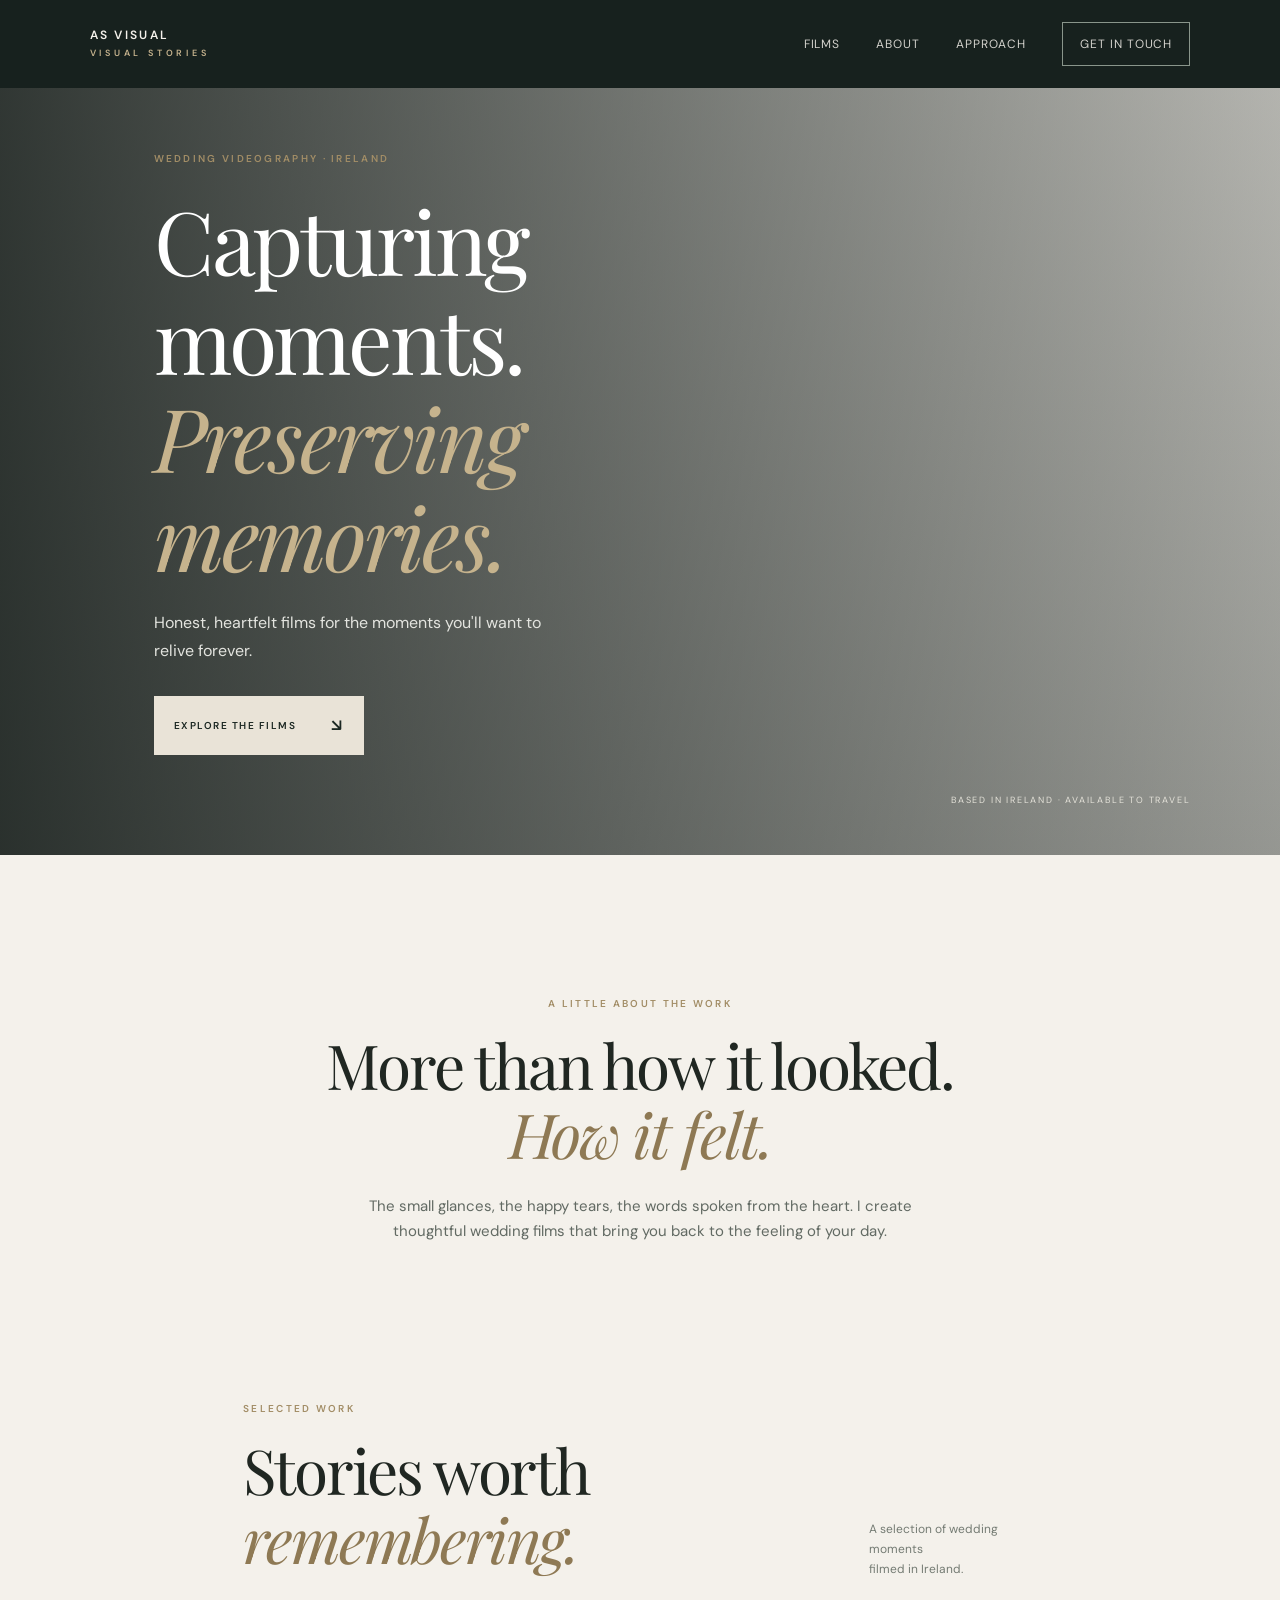
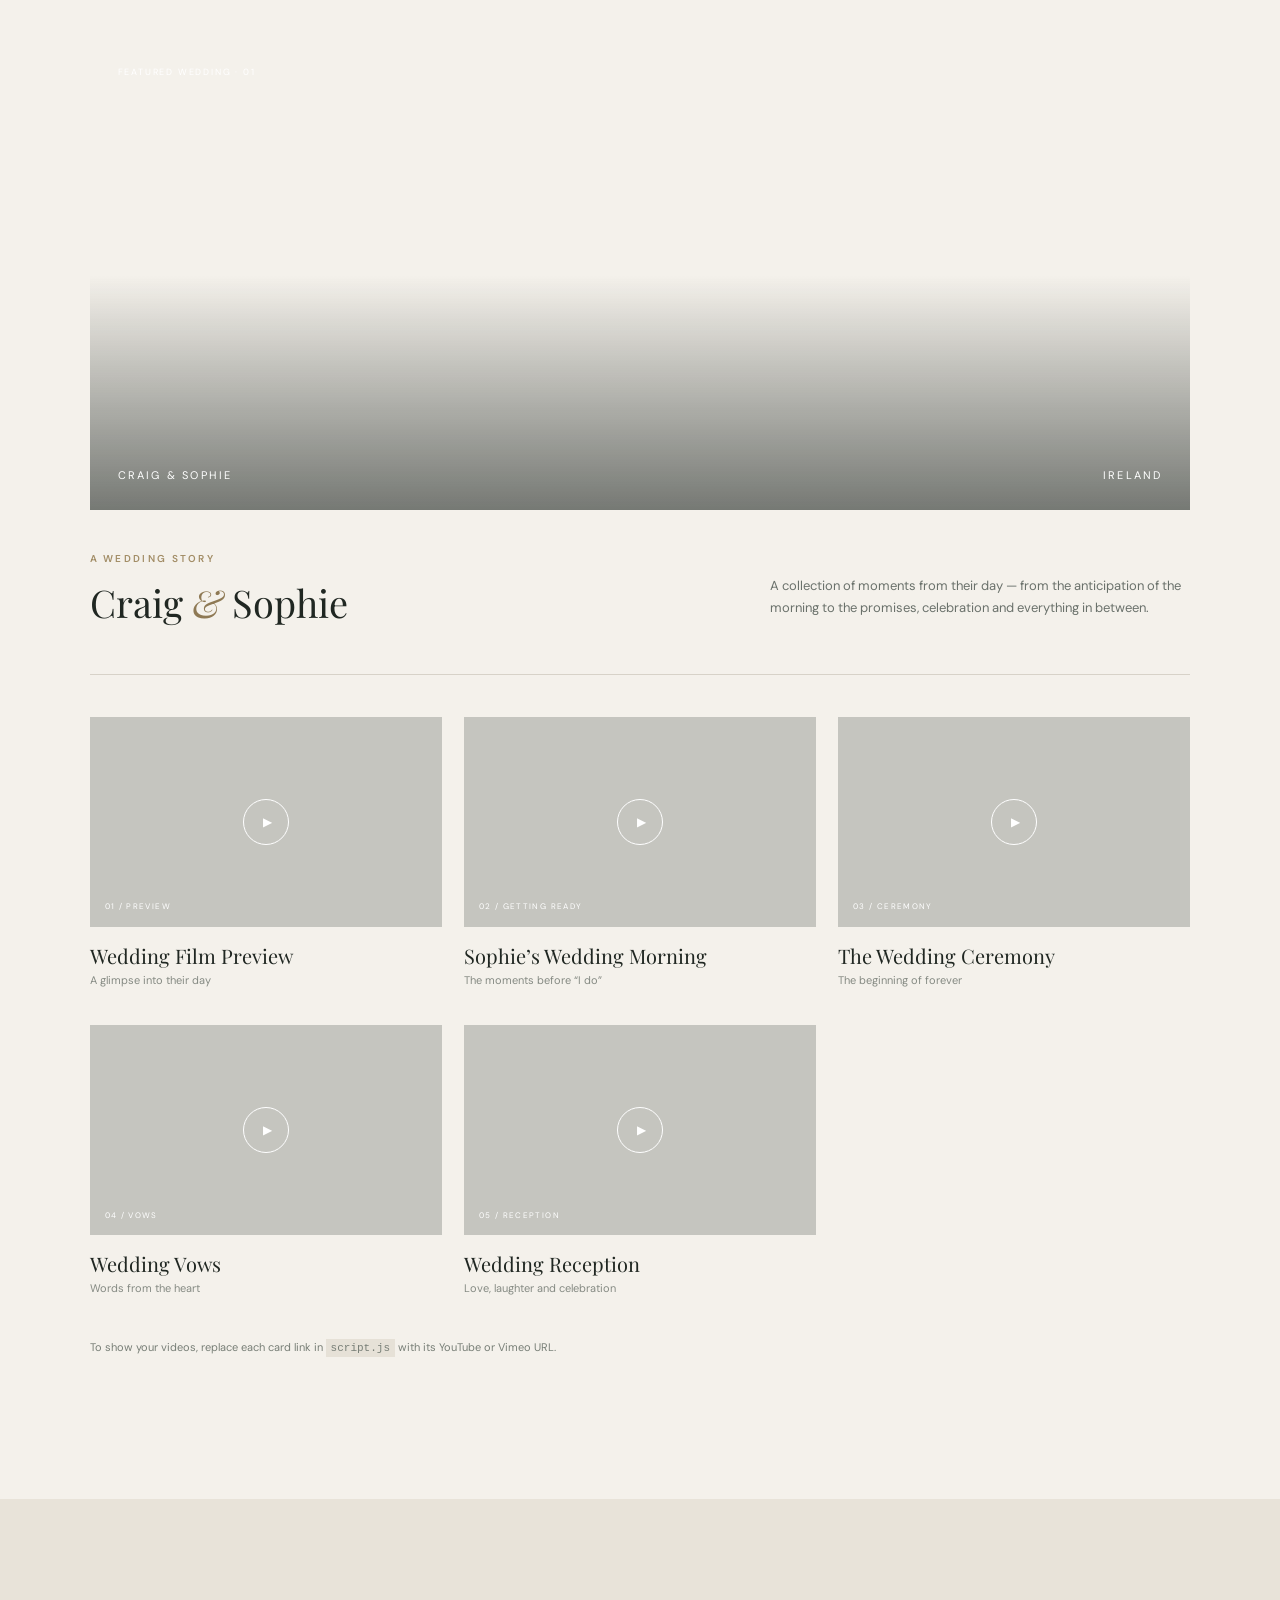
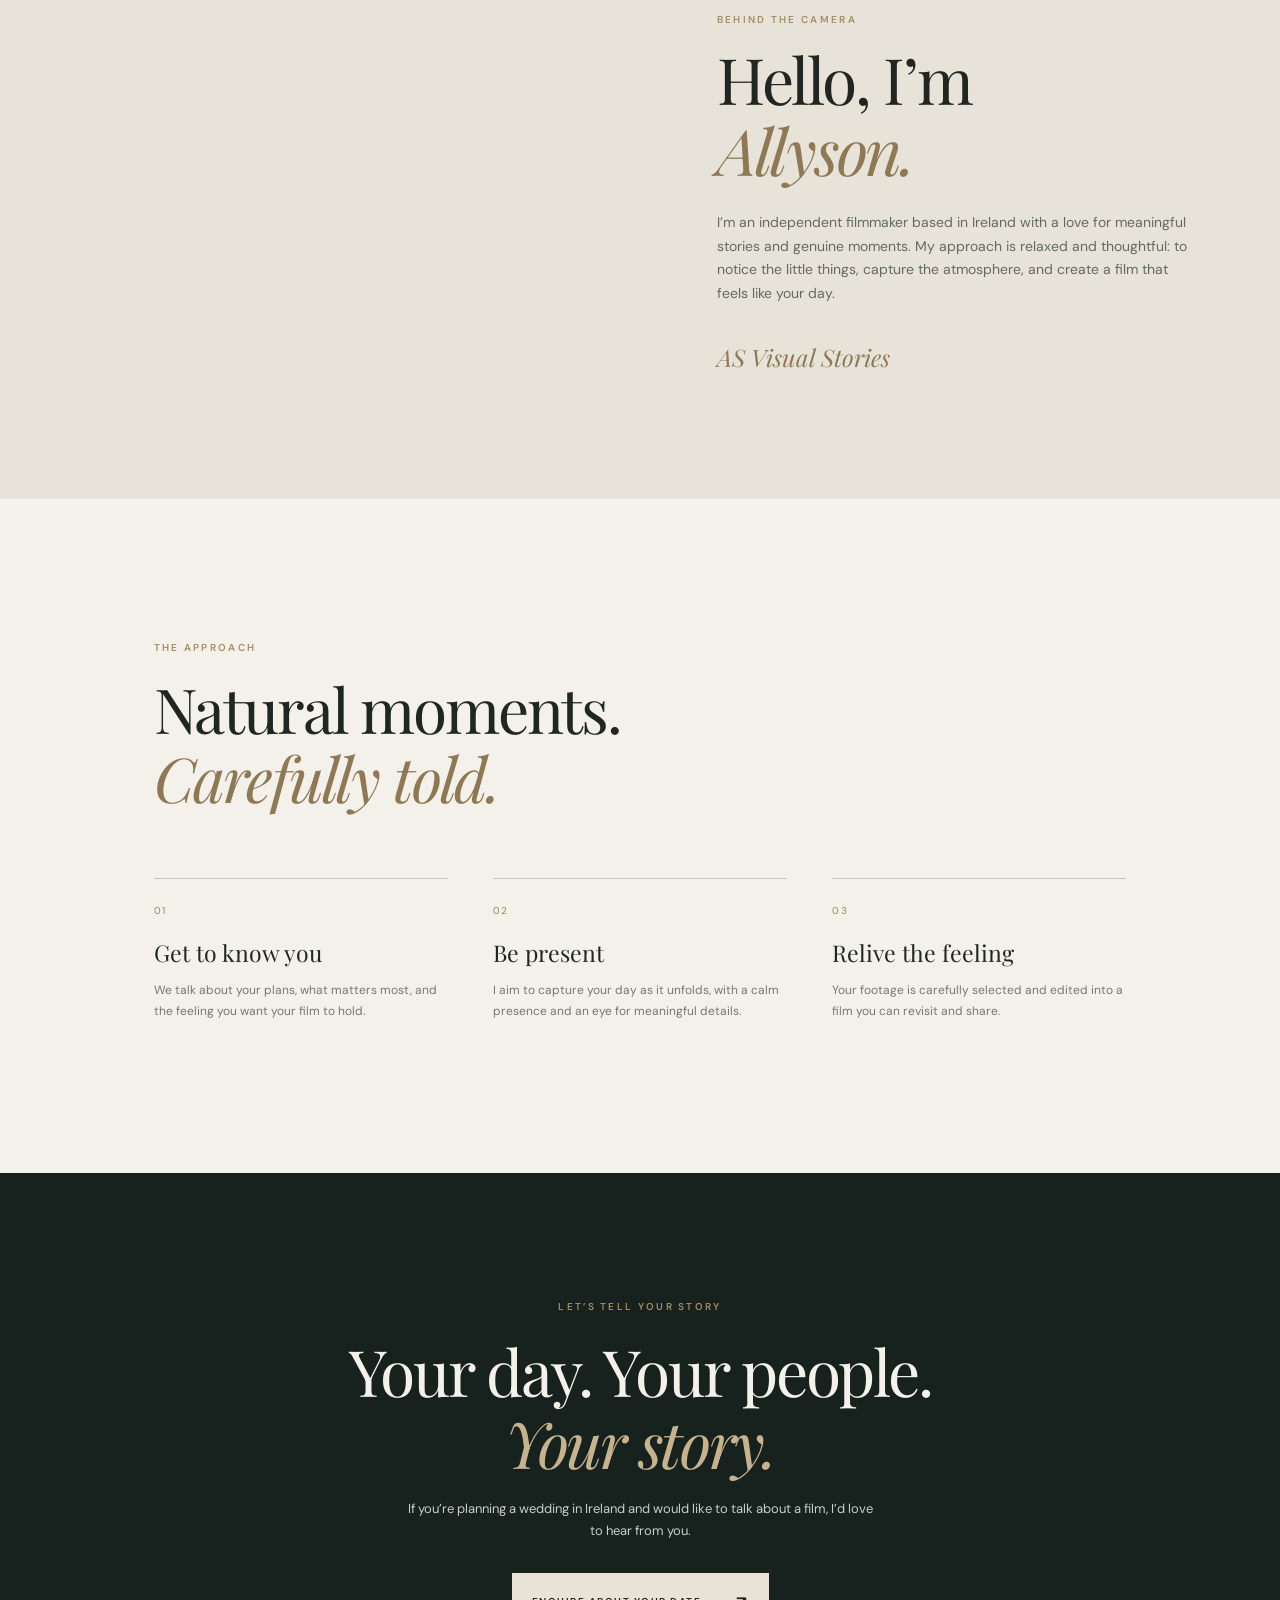
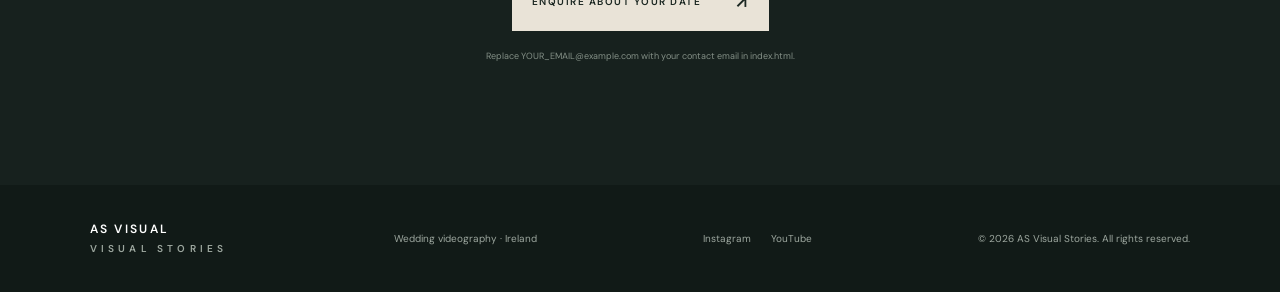
==== index.html @ 300216c5 "teste" ====
<!doctype html>
<html lang="en">
<head>
  <meta charset="utf-8">
  <meta name="viewport" content="width=device-width, initial-scale=1">
  <meta name="theme-color" content="#17211e">
  <meta name="description" content="Wedding films by AS Visual Stories. Cinematic wedding videography in Ireland.">
  <title>AS Visual Stories | Wedding Videography in Ireland</title>
  <link rel="preconnect" href="https://fonts.googleapis.com">
  <link rel="preconnect" href="https://fonts.gstatic.com" crossorigin>
  <link href="https://fonts.googleapis.com/css2?family=DM+Sans:wght@400;500;600&family=Playfair+Display:wght@400;500;600&display=swap" rel="stylesheet">
  <link rel="stylesheet" href="styles.css">
</head>
<body>
  <header class="site-header">
    <a class="wordmark" href="#top" aria-label="AS Visual Stories home">
      <span>AS VISUAL</span><small>VISUAL STORIES</small>
    </a>
    <button class="menu-toggle" aria-label="Open navigation" aria-expanded="false">☰</button>
    <nav class="nav">
      <a href="#films">Films</a><a href="#about">About</a><a href="#approach">Approach</a><a class="nav-cta" href="#contact">Get in touch</a>
    </nav>
  </header>

  <main id="top">
    <section class="hero">
      <div class="hero-shade"></div>
      <div class="hero-content">
        <p class="eyebrow">WEDDING VIDEOGRAPHY · IRELAND</p>
        <h1>Capturing moments.<br><em>Preserving memories.</em></h1>
        <p class="hero-copy">Honest, heartfelt films for the moments you'll want to relive forever.</p>
        <a class="button button-light" href="#films">Explore the films <span>↘</span></a>
      </div>
      <p class="hero-note">BASED IN IRELAND · AVAILABLE TO TRAVEL</p>
    </section>

    <section class="intro section-wrap">
      <p class="eyebrow">A LITTLE ABOUT THE WORK</p>
      <h2>More than how it looked.<br><em>How it felt.</em></h2>
      <p class="intro-text">The small glances, the happy tears, the words spoken from the heart. I create thoughtful wedding films that bring you back to the feeling of your day.</p>
    </section>

    <section id="films" class="films-section">
      <div class="section-heading section-wrap">
        <div><p class="eyebrow">SELECTED WORK</p><h2>Stories worth <em>remembering.</em></h2></div>
        <p class="section-side-note">A selection of wedding moments<br>filmed in Ireland.</p>
      </div>

      <article class="wedding-feature">
        <div class="feature-image">
          <div class="image-label">FEATURED WEDDING · 01</div>
          <div class="feature-caption"><span>CRAIG & SOPHIE</span><span>IRELAND</span></div>
        </div>
        <div class="feature-details">
          <div><p class="eyebrow">A WEDDING STORY</p><h3>Craig <em>&</em> Sophie</h3></div>
          <p>A collection of moments from their day — from the anticipation of the morning to the promises, celebration and everything in between.</p>
        </div>
        <div class="film-grid">
          <a class="film-card" href="#contact" data-video="preview">
            <div class="film-thumb thumb-one"><span class="play">▶</span><small>01 / PREVIEW</small></div>
            <h4>Wedding Film Preview</h4><p>A glimpse into their day</p>
          </a>
          <a class="film-card" href="#contact" data-video="getting-ready">
            <div class="film-thumb thumb-two"><span class="play">▶</span><small>02 / GETTING READY</small></div>
            <h4>Sophie’s Wedding Morning</h4><p>The moments before “I do”</p>
          </a>
          <a class="film-card" href="#contact" data-video="ceremony">
            <div class="film-thumb thumb-three"><span class="play">▶</span><small>03 / CEREMONY</small></div>
            <h4>The Wedding Ceremony</h4><p>The beginning of forever</p>
          </a>
          <a class="film-card" href="#contact" data-video="vows">
            <div class="film-thumb thumb-four"><span class="play">▶</span><small>04 / VOWS</small></div>
            <h4>Wedding Vows</h4><p>Words from the heart</p>
          </a>
          <a class="film-card" href="#contact" data-video="reception">
            <div class="film-thumb thumb-five"><span class="play">▶</span><small>05 / RECEPTION</small></div>
            <h4>Wedding Reception</h4><p>Love, laughter and celebration</p>
          </a>
        </div>
        <p class="edit-note">To show your videos, replace each card link in <code>script.js</code> with its YouTube or Vimeo URL.</p>
      </article>
    </section>

    <section id="about" class="about-section">
      <div class="about-image" role="img" aria-label="Cinematic wedding detail placeholder"></div>
      <div class="about-copy">
        <p class="eyebrow">BEHIND THE CAMERA</p>
        <h2>Hello, I’m<br><em>Allyson.</em></h2>
        <p>I’m an independent filmmaker based in Ireland with a love for meaningful stories and genuine moments. My approach is relaxed and thoughtful: to notice the little things, capture the atmosphere, and create a film that feels like your day.</p>
        <p class="signature">AS Visual Stories</p>
      </div>
    </section>

    <section id="approach" class="approach-section section-wrap">
      <p class="eyebrow">THE APPROACH</p>
      <h2>Natural moments.<br><em>Carefully told.</em></h2>
      <div class="approach-grid">
        <div><span>01</span><h3>Get to know you</h3><p>We talk about your plans, what matters most, and the feeling you want your film to hold.</p></div>
        <div><span>02</span><h3>Be present</h3><p>I aim to capture your day as it unfolds, with a calm presence and an eye for meaningful details.</p></div>
        <div><span>03</span><h3>Relive the feeling</h3><p>Your footage is carefully selected and edited into a film you can revisit and share.</p></div>
      </div>
    </section>

    <section id="contact" class="contact-section">
      <p class="eyebrow">LET’S TELL YOUR STORY</p>
      <h2>Your day. Your people.<br><em>Your story.</em></h2>
      <p>If you’re planning a wedding in Ireland and would like to talk about a film, I’d love to hear from you.</p>
      <a class="button button-light" href="mailto:YOUR_EMAIL@example.com?subject=Wedding%20videography%20enquiry">Enquire about your date <span>↗</span></a>
      <small class="contact-hint">Replace YOUR_EMAIL@example.com with your contact email in index.html.</small>
    </section>
  </main>

  <footer class="footer">
    <a class="wordmark" href="#top"><span>AS VISUAL</span><small>VISUAL STORIES</small></a>
    <p>Wedding videography · Ireland</p>
    <div class="social-links"><a href="#" aria-label="Instagram link">Instagram</a><a href="#" aria-label="YouTube link">YouTube</a></div>
    <small>© <span id="year"></span> AS Visual Stories. All rights reserved.</small>
  </footer>
  <script src="script.js"></script>
</body>
</html>
---- styles.css ----
*{box-sizing:border-box}html{scroll-behavior:smooth}body{margin:0;background:#f4f1eb;color:#202722;font-family:"DM Sans",sans-serif;font-size:15px;line-height:1.7}a{color:inherit;text-decoration:none}.site-header{height:88px;padding:0 7vw;display:flex;align-items:center;justify-content:space-between;background:#17211e;color:#f4f1eb;position:absolute;top:0;left:0;right:0;z-index:5}.wordmark{display:flex;flex-direction:column;line-height:1.1;letter-spacing:.19em;font-size:12px;font-weight:600}.wordmark small{font-size:9px;letter-spacing:.42em;margin-top:7px;color:#c5b28d}.nav{display:flex;align-items:center;gap:36px;font-size:12px;letter-spacing:.08em;text-transform:uppercase}.nav a{opacity:.85}.nav a:hover{opacity:1;color:#d5c39e}.nav-cta{border:1px solid #9eaa9e;padding:11px 17px}.menu-toggle{display:none;background:none;border:0;color:white;font-size:24px}.hero{min-height:760px;height:95vh;max-height:960px;position:relative;display:flex;align-items:center;padding:120px 12vw 80px;color:#fff;background:linear-gradient(90deg,rgba(12,20,17,.82),rgba(12,20,17,.18)),linear-gradient(0deg,rgba(12,20,17,.28),rgba(12,20,17,.1)),url('https://images.unsplash.com/photo-1519741497674-611481863552?auto=format&fit=crop&w=2200&q=85') center 48%/cover}.hero-content{position:relative;max-width:700px}.eyebrow{font-size:10px;letter-spacing:.23em;font-weight:600;color:#a28d66}.hero h1,.intro h2,.section-heading h2,.about-copy h2,.approach-section h2,.contact-section h2{font-family:"Playfair Display",serif;font-weight:400;line-height:1.12;letter-spacing:-.035em}.hero h1{font-size:clamp(48px,7vw,88px);margin:24px 0}.hero h1 em,.intro h2 em,.section-heading h2 em,.feature-details h3 em,.about-copy h2 em,.approach-section h2 em,.contact-section h2 em{font-weight:400;color:#c6b38d}.hero-copy{max-width:420px;color:#e3e4df;font-size:16px;margin-bottom:32px}.button{display:inline-flex;gap:35px;align-items:center;padding:15px 20px;text-transform:uppercase;font-size:10px;letter-spacing:.15em;font-weight:600}.button-light{background:#e9e3d7;color:#1b2722}.button span{font-size:17px}.hero-note{position:absolute;right:7vw;bottom:38px;font-size:9px;letter-spacing:.2em;color:#e4e2d9}.section-wrap{padding-left:12vw;padding-right:12vw}.intro{text-align:center;padding-top:130px;padding-bottom:135px}.intro h2,.section-heading h2,.approach-section h2{font-size:clamp(40px,5vw,62px);margin:18px 0}.intro h2 em,.section-heading h2 em,.approach-section h2 em{color:#8e7954}.intro-text{max-width:560px;margin:25px auto 0;color:#626a63}.films-section{padding:0 7vw 130px}.section-heading{display:flex;justify-content:space-between;align-items:end;padding-top:10px;padding-bottom:48px}.section-side-note{font-size:12px;color:#747b73}.wedding-feature{max-width:1250px;margin:auto}.feature-image{height:470px;position:relative;background:linear-gradient(0deg,rgba(14,22,18,.55),transparent 50%),url('https://images.unsplash.com/photo-1537633552985-df8429e8048b?auto=format&fit=crop&w=2000&q=85') center/cover}.image-label{position:absolute;top:25px;left:28px;color:#fff;font-size:9px;letter-spacing:.2em}.feature-caption{position:absolute;bottom:25px;left:28px;right:28px;display:flex;justify-content:space-between;color:#fff;font-size:11px;letter-spacing:.2em}.feature-details{display:flex;justify-content:space-between;align-items:end;padding:30px 0 42px;border-bottom:1px solid #d7d2c8}.feature-details h3{font:400 38px "Playfair Display",serif;margin:4px 0}.feature-details h3 em{color:#8e7954}.feature-details>p{max-width:420px;color:#6a716b;font-size:13px}.film-grid{display:grid;grid-template-columns:repeat(3,1fr);gap:34px 22px;padding-top:42px}.film-card{display:block}.film-thumb{height:210px;position:relative;background-size:cover;background-position:center;display:flex;align-items:center;justify-content:center;overflow:hidden}.film-thumb:after{content:"";position:absolute;inset:0;background:rgba(14,22,18,.2);transition:.3s}.film-card:hover .film-thumb:after{background:rgba(14,22,18,.02)}.thumb-one{background-image:url('https://images.unsplash.com/photo-1519741497674-611481863552?auto=format&fit=crop&w=900&q=80')}.thumb-two{background-image:url('https://images.unsplash.com/photo-1523438885200-e635ba2c371e?auto=format&fit=crop&w=900&q=80')}.thumb-three{background-image:url('https://images.unsplash.com/photo-1511285560929-80b456fea0bc?auto=format&fit=crop&w=900&q=80')}.thumb-four{background-image:url('https://images.unsplash.com/photo-1519225421980-715cb0215aed?auto=format&fit=crop&w=900&q=80')}.thumb-five{background-image:url('https://images.unsplash.com/photo-1464366400600-7168b8af9bc3?auto=format&fit=crop&w=900&q=80')}.play{position:relative;z-index:1;width:46px;height:46px;border:1px solid #fff;border-radius:50%;display:grid;place-items:center;color:white;font-size:12px;padding-left:3px}.film-thumb small{position:absolute;z-index:1;bottom:13px;left:15px;color:#fff;font-size:8px;letter-spacing:.17em}.film-card h4{font:400 20px "Playfair Display",serif;margin:15px 0 0}.film-card p{font-size:11px;color:#858a83;margin:2px 0}.edit-note{font-size:11px;color:#777e76;margin-top:38px}.edit-note code{background:#e6e1d7;padding:3px 5px}.about-section{display:grid;grid-template-columns:1fr 1fr;min-height:600px;background:#e8e3d9}.about-image{background:url('https://images.unsplash.com/photo-1529636798458-92182e662485?auto=format&fit=crop&w=1200&q=85') center/cover;min-height:600px}.about-copy{padding:100px 12%;align-self:center}.about-copy h2{font-size:64px;margin:15px 0 25px}.about-copy h2 em{color:#8e7954}.about-copy>p:not(.eyebrow){font-size:14px;color:#626b63;max-width:470px}.signature{font:italic 24px "Playfair Display",serif!important;color:#8e7954!important;margin-top:35px}.approach-section{padding-top:130px;padding-bottom:140px}.approach-grid{display:grid;grid-template-columns:repeat(3,1fr);gap:45px;margin-top:65px}.approach-grid>div{border-top:1px solid #c9c3b7;padding-top:18px}.approach-grid span{font-size:10px;color:#9a855f;letter-spacing:.15em}.approach-grid h3{font:400 23px "Playfair Display",serif;margin:15px 0 8px}.approach-grid p{font-size:12px;color:#727970}.contact-section{text-align:center;background:#17211e;color:#f4f1eb;padding:115px 20px 120px}.contact-section h2{font-size:clamp(42px,5vw,66px);margin:20px 0}.contact-section>p:not(.eyebrow){max-width:480px;margin:0 auto 30px;color:#c6cec7;font-size:13px}.contact-hint{display:block;color:#849087;font-size:9px;margin-top:18px}.footer{background:#111a17;color:#c7cec8;padding:35px 7vw;display:flex;align-items:center;justify-content:space-between;gap:20px}.footer .wordmark{color:#fff}.footer p,.footer small,.social-links{font-size:10px;color:#9da79f}.social-links{display:flex;gap:20px}.social-links a:hover{color:#d5c39e}
@media(max-width:760px){.site-header{height:74px;padding:0 6vw}.menu-toggle{display:block}.nav{display:none;position:absolute;top:74px;left:0;right:0;background:#17211e;padding:20px 6vw 28px;flex-direction:column;align-items:flex-start;gap:20px}.nav.open{display:flex}.hero{min-height:690px;height:88vh;padding:130px 7vw 70px;background-position:58% center}.hero h1{font-size:52px}.hero-note{left:7vw;right:auto;font-size:8px}.section-wrap{padding-left:7vw;padding-right:7vw}.intro{padding-top:90px;padding-bottom:95px}.section-heading{display:block;padding-bottom:30px}.section-side-note{margin-top:20px}.films-section{padding:0 6vw 90px}.feature-image{height:320px}.feature-details{display:block}.feature-details>p{margin-top:12px}.film-grid{grid-template-columns:1fr 1fr;gap:25px 14px}.film-thumb{height:150px}.film-card h4{font-size:17px}.about-section{grid-template-columns:1fr}.about-image{min-height:340px}.about-copy{padding:70px 8vw}.about-copy h2{font-size:54px}.approach-section{padding-top:90px;padding-bottom:90px}.approach-grid{grid-template-columns:1fr;gap:25px;margin-top:40px}.contact-section{padding:90px 7vw}.footer{flex-wrap:wrap;padding:30px 7vw}.footer p{order:3;width:100%;margin:0}.footer>small{width:100%}}
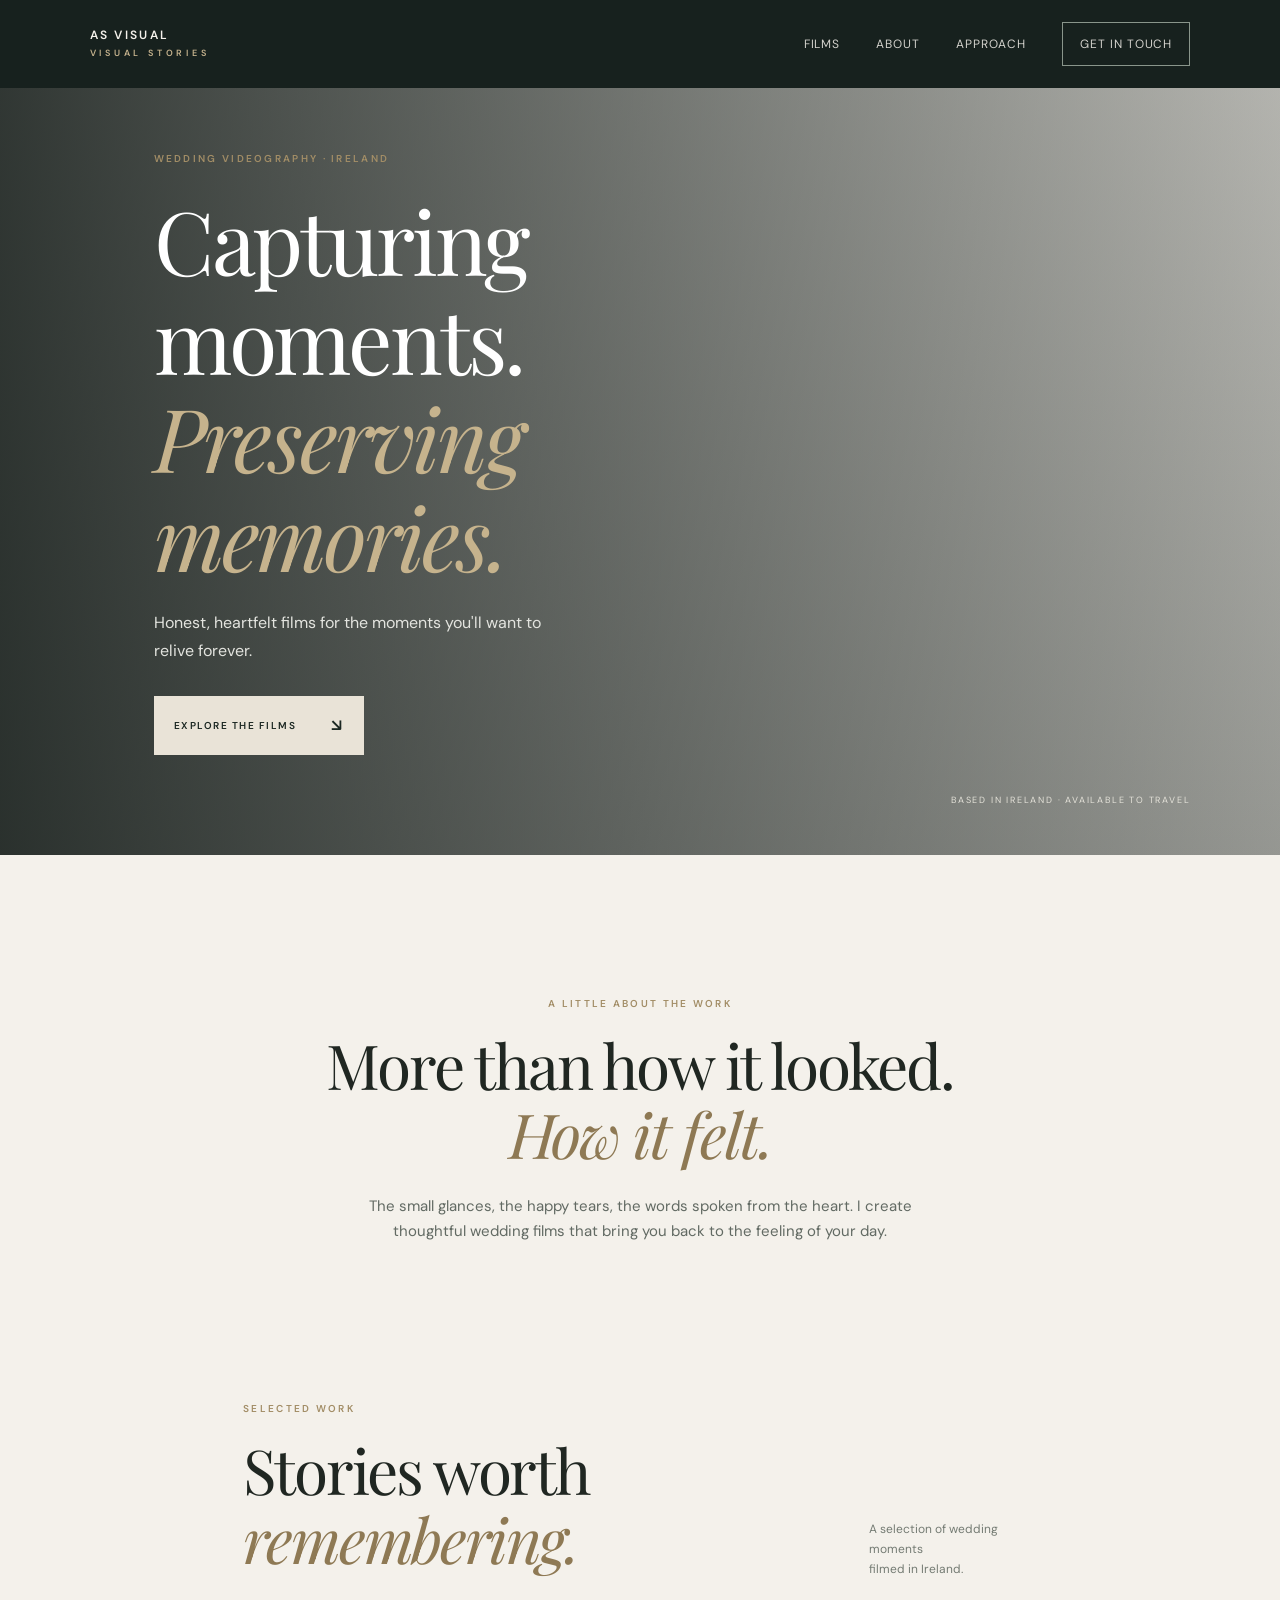
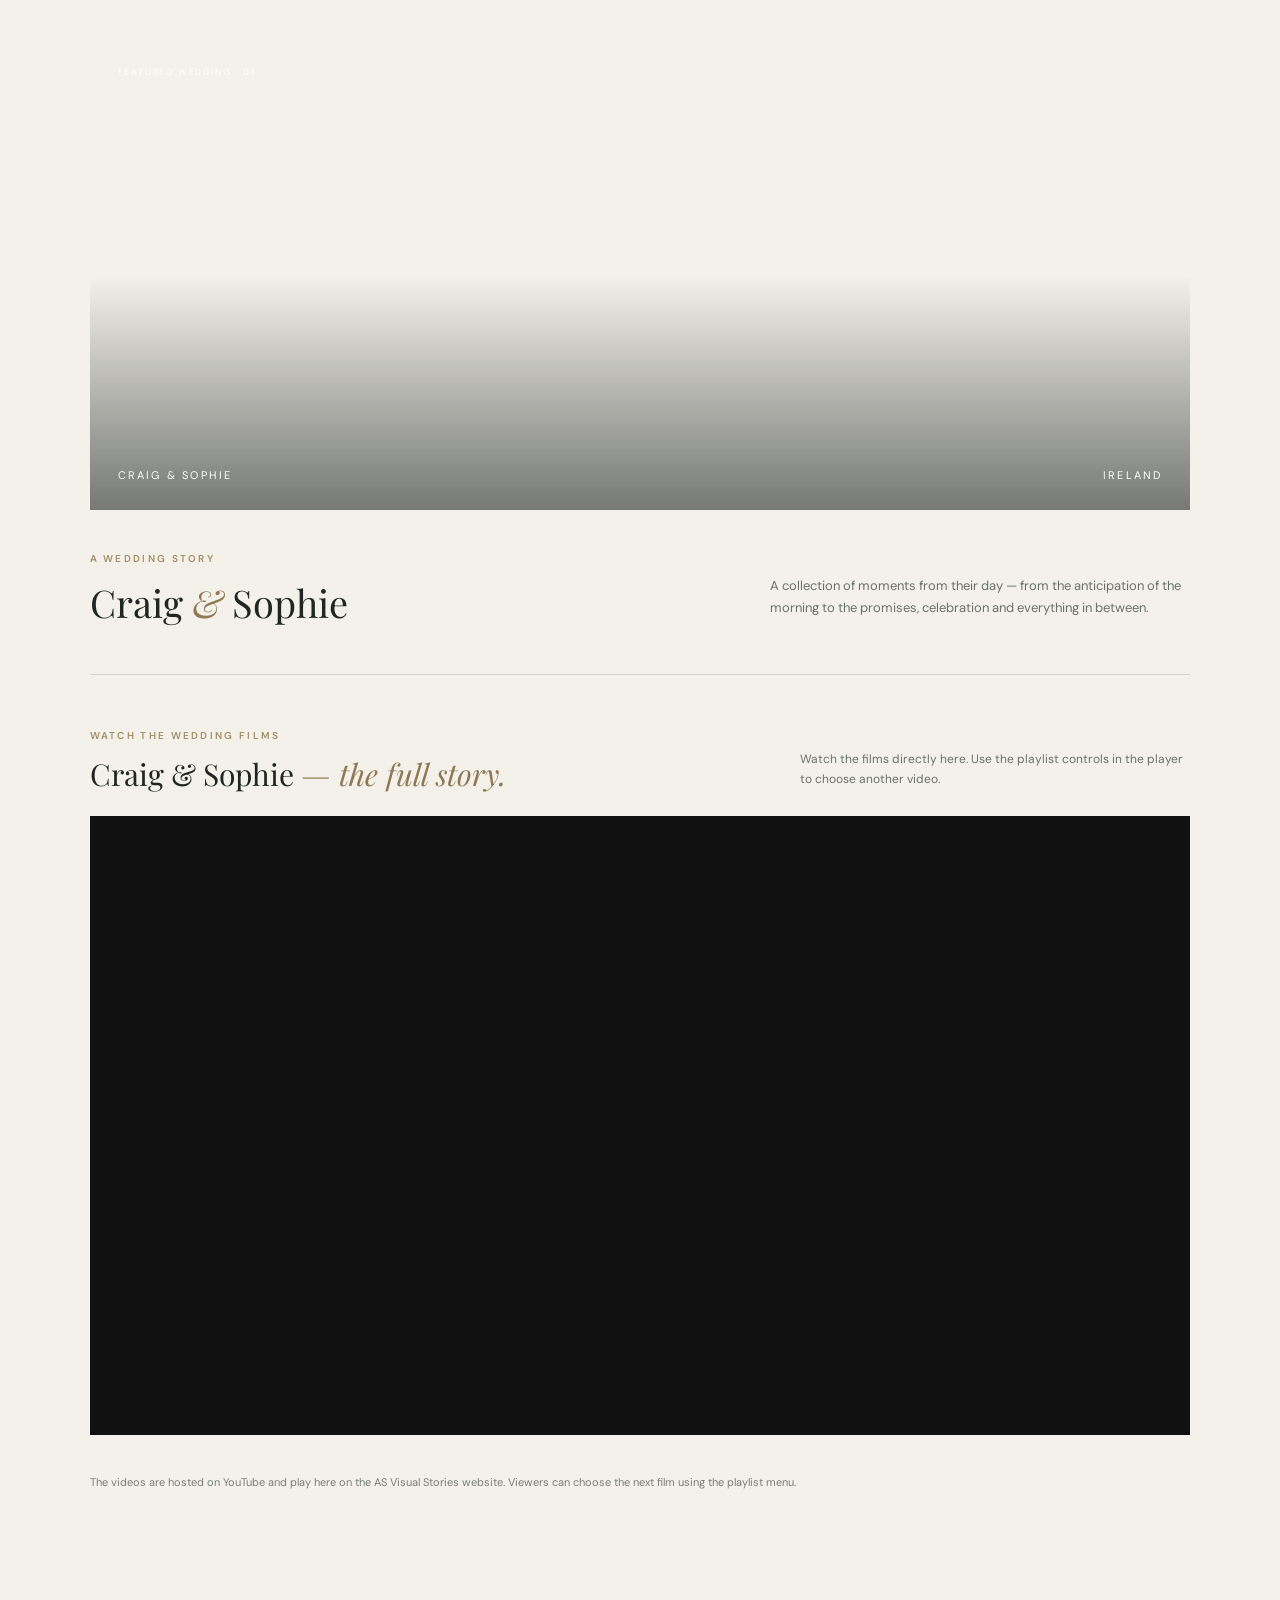
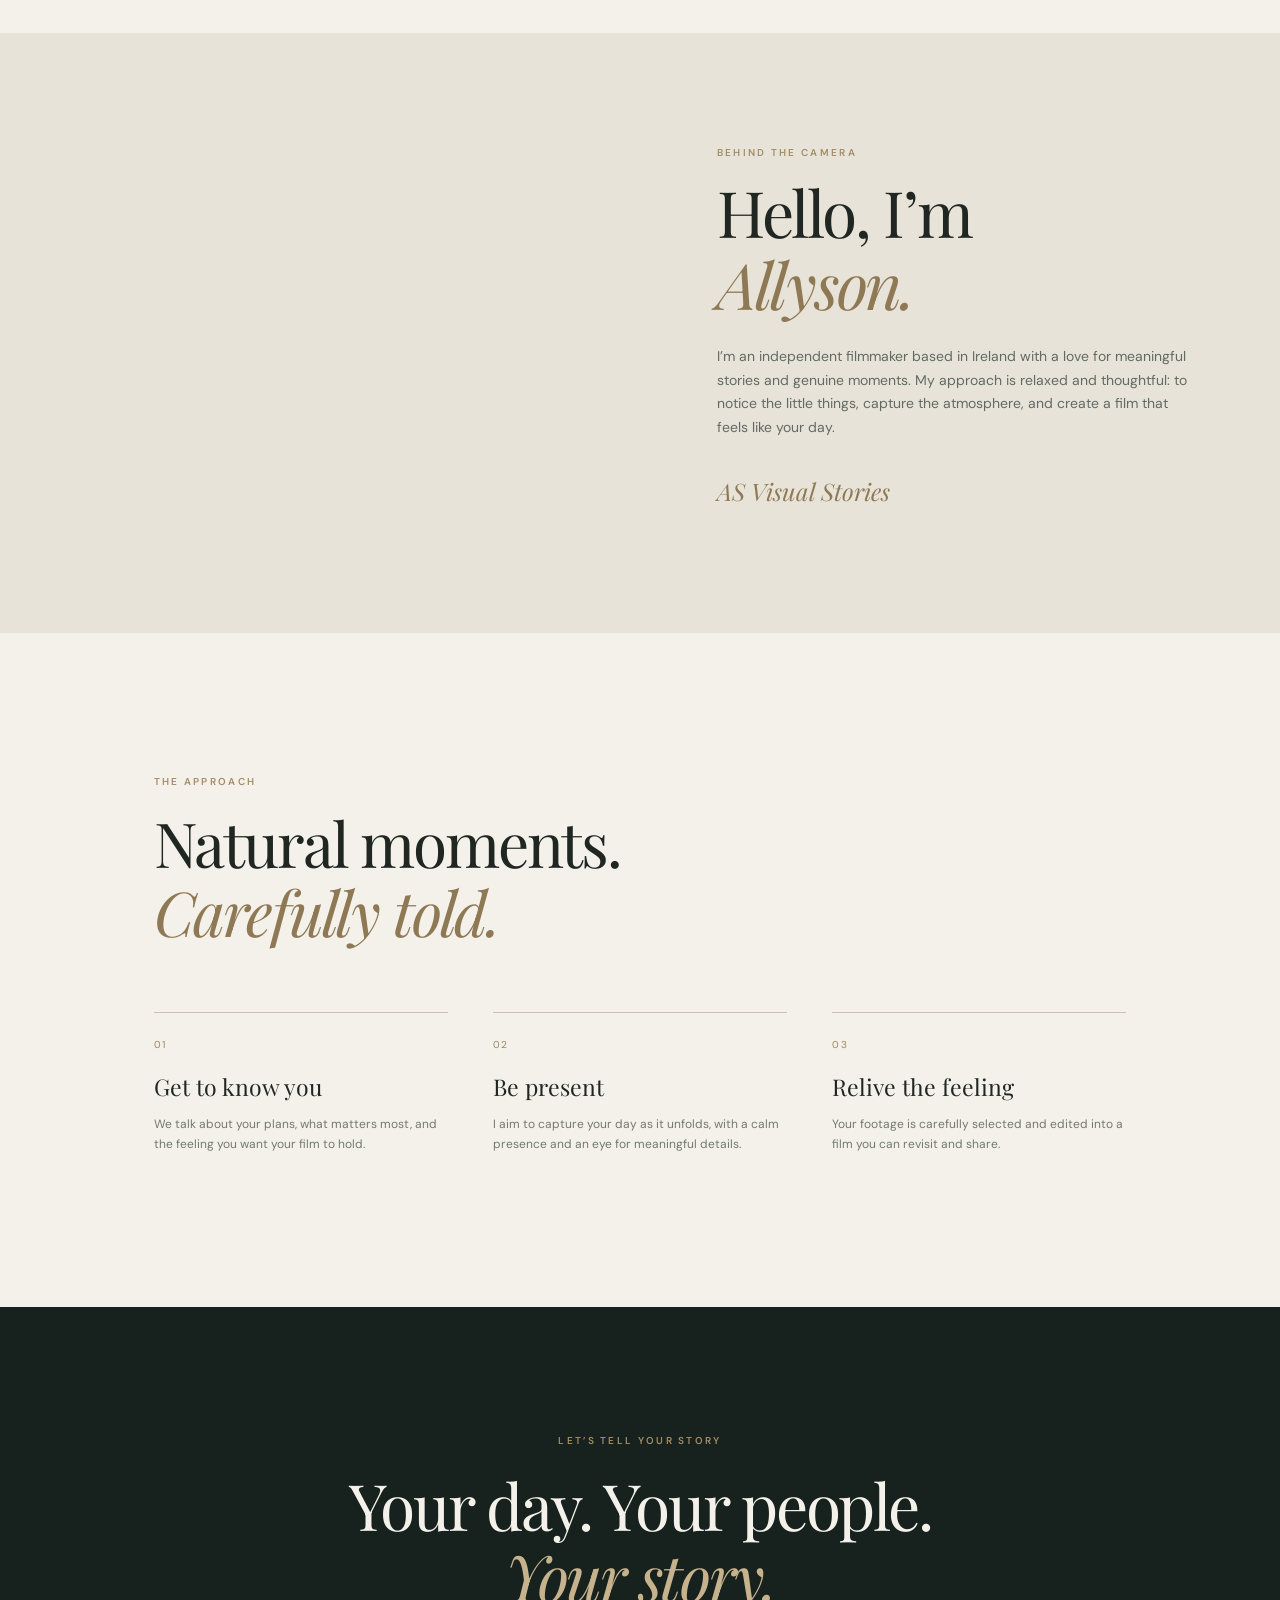
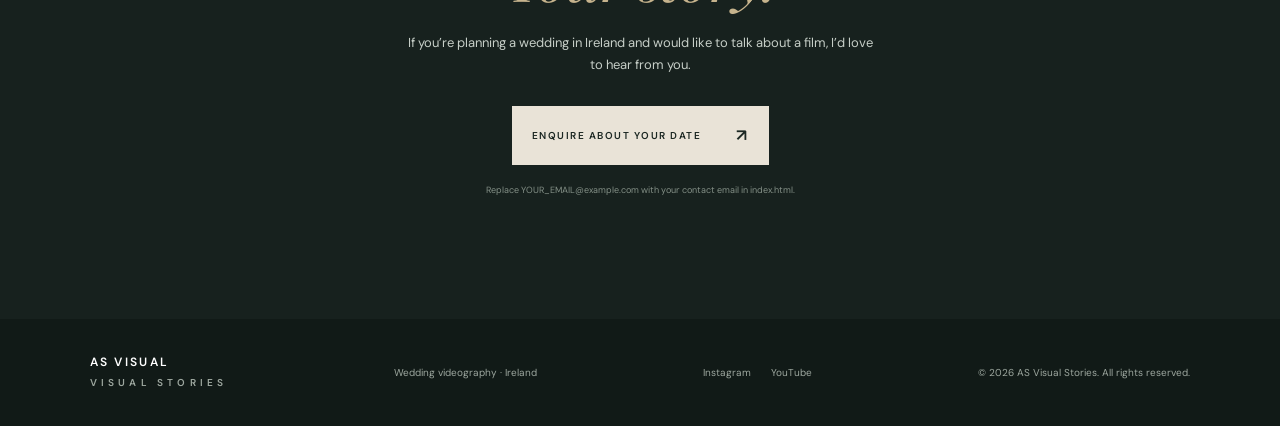
==== commit 9617ea2c: "add videos" ====
--- a/index.html
+++ b/index.html
@@ -55,29 +55,20 @@
           <div><p class="eyebrow">A WEDDING STORY</p><h3>Craig <em>&</em> Sophie</h3></div>
           <p>A collection of moments from their day — from the anticipation of the morning to the promises, celebration and everything in between.</p>
         </div>
-        <div class="film-grid">
-          <a class="film-card" href="#contact" data-video="preview">
-            <div class="film-thumb thumb-one"><span class="play">▶</span><small>01 / PREVIEW</small></div>
-            <h4>Wedding Film Preview</h4><p>A glimpse into their day</p>
-          </a>
-          <a class="film-card" href="#contact" data-video="getting-ready">
-            <div class="film-thumb thumb-two"><span class="play">▶</span><small>02 / GETTING READY</small></div>
-            <h4>Sophie’s Wedding Morning</h4><p>The moments before “I do”</p>
-          </a>
-          <a class="film-card" href="#contact" data-video="ceremony">
-            <div class="film-thumb thumb-three"><span class="play">▶</span><small>03 / CEREMONY</small></div>
-            <h4>The Wedding Ceremony</h4><p>The beginning of forever</p>
-          </a>
-          <a class="film-card" href="#contact" data-video="vows">
-            <div class="film-thumb thumb-four"><span class="play">▶</span><small>04 / VOWS</small></div>
-            <h4>Wedding Vows</h4><p>Words from the heart</p>
-          </a>
-          <a class="film-card" href="#contact" data-video="reception">
-            <div class="film-thumb thumb-five"><span class="play">▶</span><small>05 / RECEPTION</small></div>
-            <h4>Wedding Reception</h4><p>Love, laughter and celebration</p>
-          </a>
+        <div class="playlist-intro">
+          <div><p class="eyebrow">WATCH THE WEDDING FILMS</p><h3>Craig &amp; Sophie <em>— the full story.</em></h3></div>
+          <p>Watch the films directly here. Use the playlist controls in the player to choose another video.</p>
         </div>
-        <p class="edit-note">To show your videos, replace each card link in <code>script.js</code> with its YouTube or Vimeo URL.</p>
+        <div class="video-player-wrap">
+          <iframe
+            src="https://www.youtube-nocookie.com/embed/videoseries?list=PLRB-UZtx63s8"
+            title="Craig and Sophie wedding films — AS Visual Stories"
+            loading="lazy"
+            referrerpolicy="strict-origin-when-cross-origin"
+            allow="accelerometer; autoplay; clipboard-write; encrypted-media; gyroscope; picture-in-picture; web-share"
+            allowfullscreen></iframe>
+        </div>
+        <p class="edit-note">The videos are hosted on YouTube and play here on the AS Visual Stories website. Viewers can choose the next film using the playlist menu.</p>
       </article>
     </section>
 
--- a/styles.css
+++ b/styles.css
@@ -1,2 +1,2 @@
-*{box-sizing:border-box}html{scroll-behavior:smooth}body{margin:0;background:#f4f1eb;color:#202722;font-family:"DM Sans",sans-serif;font-size:15px;line-height:1.7}a{color:inherit;text-decoration:none}.site-header{height:88px;padding:0 7vw;display:flex;align-items:center;justify-content:space-between;background:#17211e;color:#f4f1eb;position:absolute;top:0;left:0;right:0;z-index:5}.wordmark{display:flex;flex-direction:column;line-height:1.1;letter-spacing:.19em;font-size:12px;font-weight:600}.wordmark small{font-size:9px;letter-spacing:.42em;margin-top:7px;color:#c5b28d}.nav{display:flex;align-items:center;gap:36px;font-size:12px;letter-spacing:.08em;text-transform:uppercase}.nav a{opacity:.85}.nav a:hover{opacity:1;color:#d5c39e}.nav-cta{border:1px solid #9eaa9e;padding:11px 17px}.menu-toggle{display:none;background:none;border:0;color:white;font-size:24px}.hero{min-height:760px;height:95vh;max-height:960px;position:relative;display:flex;align-items:center;padding:120px 12vw 80px;color:#fff;background:linear-gradient(90deg,rgba(12,20,17,.82),rgba(12,20,17,.18)),linear-gradient(0deg,rgba(12,20,17,.28),rgba(12,20,17,.1)),url('https://images.unsplash.com/photo-1519741497674-611481863552?auto=format&fit=crop&w=2200&q=85') center 48%/cover}.hero-content{position:relative;max-width:700px}.eyebrow{font-size:10px;letter-spacing:.23em;font-weight:600;color:#a28d66}.hero h1,.intro h2,.section-heading h2,.about-copy h2,.approach-section h2,.contact-section h2{font-family:"Playfair Display",serif;font-weight:400;line-height:1.12;letter-spacing:-.035em}.hero h1{font-size:clamp(48px,7vw,88px);margin:24px 0}.hero h1 em,.intro h2 em,.section-heading h2 em,.feature-details h3 em,.about-copy h2 em,.approach-section h2 em,.contact-section h2 em{font-weight:400;color:#c6b38d}.hero-copy{max-width:420px;color:#e3e4df;font-size:16px;margin-bottom:32px}.button{display:inline-flex;gap:35px;align-items:center;padding:15px 20px;text-transform:uppercase;font-size:10px;letter-spacing:.15em;font-weight:600}.button-light{background:#e9e3d7;color:#1b2722}.button span{font-size:17px}.hero-note{position:absolute;right:7vw;bottom:38px;font-size:9px;letter-spacing:.2em;color:#e4e2d9}.section-wrap{padding-left:12vw;padding-right:12vw}.intro{text-align:center;padding-top:130px;padding-bottom:135px}.intro h2,.section-heading h2,.approach-section h2{font-size:clamp(40px,5vw,62px);margin:18px 0}.intro h2 em,.section-heading h2 em,.approach-section h2 em{color:#8e7954}.intro-text{max-width:560px;margin:25px auto 0;color:#626a63}.films-section{padding:0 7vw 130px}.section-heading{display:flex;justify-content:space-between;align-items:end;padding-top:10px;padding-bottom:48px}.section-side-note{font-size:12px;color:#747b73}.wedding-feature{max-width:1250px;margin:auto}.feature-image{height:470px;position:relative;background:linear-gradient(0deg,rgba(14,22,18,.55),transparent 50%),url('https://images.unsplash.com/photo-1537633552985-df8429e8048b?auto=format&fit=crop&w=2000&q=85') center/cover}.image-label{position:absolute;top:25px;left:28px;color:#fff;font-size:9px;letter-spacing:.2em}.feature-caption{position:absolute;bottom:25px;left:28px;right:28px;display:flex;justify-content:space-between;color:#fff;font-size:11px;letter-spacing:.2em}.feature-details{display:flex;justify-content:space-between;align-items:end;padding:30px 0 42px;border-bottom:1px solid #d7d2c8}.feature-details h3{font:400 38px "Playfair Display",serif;margin:4px 0}.feature-details h3 em{color:#8e7954}.feature-details>p{max-width:420px;color:#6a716b;font-size:13px}.film-grid{display:grid;grid-template-columns:repeat(3,1fr);gap:34px 22px;padding-top:42px}.film-card{display:block}.film-thumb{height:210px;position:relative;background-size:cover;background-position:center;display:flex;align-items:center;justify-content:center;overflow:hidden}.film-thumb:after{content:"";position:absolute;inset:0;background:rgba(14,22,18,.2);transition:.3s}.film-card:hover .film-thumb:after{background:rgba(14,22,18,.02)}.thumb-one{background-image:url('https://images.unsplash.com/photo-1519741497674-611481863552?auto=format&fit=crop&w=900&q=80')}.thumb-two{background-image:url('https://images.unsplash.com/photo-1523438885200-e635ba2c371e?auto=format&fit=crop&w=900&q=80')}.thumb-three{background-image:url('https://images.unsplash.com/photo-1511285560929-80b456fea0bc?auto=format&fit=crop&w=900&q=80')}.thumb-four{background-image:url('https://images.unsplash.com/photo-1519225421980-715cb0215aed?auto=format&fit=crop&w=900&q=80')}.thumb-five{background-image:url('https://images.unsplash.com/photo-1464366400600-7168b8af9bc3?auto=format&fit=crop&w=900&q=80')}.play{position:relative;z-index:1;width:46px;height:46px;border:1px solid #fff;border-radius:50%;display:grid;place-items:center;color:white;font-size:12px;padding-left:3px}.film-thumb small{position:absolute;z-index:1;bottom:13px;left:15px;color:#fff;font-size:8px;letter-spacing:.17em}.film-card h4{font:400 20px "Playfair Display",serif;margin:15px 0 0}.film-card p{font-size:11px;color:#858a83;margin:2px 0}.edit-note{font-size:11px;color:#777e76;margin-top:38px}.edit-note code{background:#e6e1d7;padding:3px 5px}.about-section{display:grid;grid-template-columns:1fr 1fr;min-height:600px;background:#e8e3d9}.about-image{background:url('https://images.unsplash.com/photo-1529636798458-92182e662485?auto=format&fit=crop&w=1200&q=85') center/cover;min-height:600px}.about-copy{padding:100px 12%;align-self:center}.about-copy h2{font-size:64px;margin:15px 0 25px}.about-copy h2 em{color:#8e7954}.about-copy>p:not(.eyebrow){font-size:14px;color:#626b63;max-width:470px}.signature{font:italic 24px "Playfair Display",serif!important;color:#8e7954!important;margin-top:35px}.approach-section{padding-top:130px;padding-bottom:140px}.approach-grid{display:grid;grid-template-columns:repeat(3,1fr);gap:45px;margin-top:65px}.approach-grid>div{border-top:1px solid #c9c3b7;padding-top:18px}.approach-grid span{font-size:10px;color:#9a855f;letter-spacing:.15em}.approach-grid h3{font:400 23px "Playfair Display",serif;margin:15px 0 8px}.approach-grid p{font-size:12px;color:#727970}.contact-section{text-align:center;background:#17211e;color:#f4f1eb;padding:115px 20px 120px}.contact-section h2{font-size:clamp(42px,5vw,66px);margin:20px 0}.contact-section>p:not(.eyebrow){max-width:480px;margin:0 auto 30px;color:#c6cec7;font-size:13px}.contact-hint{display:block;color:#849087;font-size:9px;margin-top:18px}.footer{background:#111a17;color:#c7cec8;padding:35px 7vw;display:flex;align-items:center;justify-content:space-between;gap:20px}.footer .wordmark{color:#fff}.footer p,.footer small,.social-links{font-size:10px;color:#9da79f}.social-links{display:flex;gap:20px}.social-links a:hover{color:#d5c39e}
-@media(max-width:760px){.site-header{height:74px;padding:0 6vw}.menu-toggle{display:block}.nav{display:none;position:absolute;top:74px;left:0;right:0;background:#17211e;padding:20px 6vw 28px;flex-direction:column;align-items:flex-start;gap:20px}.nav.open{display:flex}.hero{min-height:690px;height:88vh;padding:130px 7vw 70px;background-position:58% center}.hero h1{font-size:52px}.hero-note{left:7vw;right:auto;font-size:8px}.section-wrap{padding-left:7vw;padding-right:7vw}.intro{padding-top:90px;padding-bottom:95px}.section-heading{display:block;padding-bottom:30px}.section-side-note{margin-top:20px}.films-section{padding:0 6vw 90px}.feature-image{height:320px}.feature-details{display:block}.feature-details>p{margin-top:12px}.film-grid{grid-template-columns:1fr 1fr;gap:25px 14px}.film-thumb{height:150px}.film-card h4{font-size:17px}.about-section{grid-template-columns:1fr}.about-image{min-height:340px}.about-copy{padding:70px 8vw}.about-copy h2{font-size:54px}.approach-section{padding-top:90px;padding-bottom:90px}.approach-grid{grid-template-columns:1fr;gap:25px;margin-top:40px}.contact-section{padding:90px 7vw}.footer{flex-wrap:wrap;padding:30px 7vw}.footer p{order:3;width:100%;margin:0}.footer>small{width:100%}}
+*{box-sizing:border-box}html{scroll-behavior:smooth}body{margin:0;background:#f4f1eb;color:#202722;font-family:"DM Sans",sans-serif;font-size:15px;line-height:1.7}a{color:inherit;text-decoration:none}.site-header{height:88px;padding:0 7vw;display:flex;align-items:center;justify-content:space-between;background:#17211e;color:#f4f1eb;position:absolute;top:0;left:0;right:0;z-index:5}.wordmark{display:flex;flex-direction:column;line-height:1.1;letter-spacing:.19em;font-size:12px;font-weight:600}.wordmark small{font-size:9px;letter-spacing:.42em;margin-top:7px;color:#c5b28d}.nav{display:flex;align-items:center;gap:36px;font-size:12px;letter-spacing:.08em;text-transform:uppercase}.nav a{opacity:.85}.nav a:hover{opacity:1;color:#d5c39e}.nav-cta{border:1px solid #9eaa9e;padding:11px 17px}.menu-toggle{display:none;background:none;border:0;color:white;font-size:24px}.hero{min-height:760px;height:95vh;max-height:960px;position:relative;display:flex;align-items:center;padding:120px 12vw 80px;color:#fff;background:linear-gradient(90deg,rgba(12,20,17,.82),rgba(12,20,17,.18)),linear-gradient(0deg,rgba(12,20,17,.28),rgba(12,20,17,.1)),url('https://images.unsplash.com/photo-1519741497674-611481863552?auto=format&fit=crop&w=2200&q=85') center 48%/cover}.hero-content{position:relative;max-width:700px}.eyebrow{font-size:10px;letter-spacing:.23em;font-weight:600;color:#a28d66}.hero h1,.intro h2,.section-heading h2,.about-copy h2,.approach-section h2,.contact-section h2{font-family:"Playfair Display",serif;font-weight:400;line-height:1.12;letter-spacing:-.035em}.hero h1{font-size:clamp(48px,7vw,88px);margin:24px 0}.hero h1 em,.intro h2 em,.section-heading h2 em,.feature-details h3 em,.about-copy h2 em,.approach-section h2 em,.contact-section h2 em{font-weight:400;color:#c6b38d}.hero-copy{max-width:420px;color:#e3e4df;font-size:16px;margin-bottom:32px}.button{display:inline-flex;gap:35px;align-items:center;padding:15px 20px;text-transform:uppercase;font-size:10px;letter-spacing:.15em;font-weight:600}.button-light{background:#e9e3d7;color:#1b2722}.button span{font-size:17px}.hero-note{position:absolute;right:7vw;bottom:38px;font-size:9px;letter-spacing:.2em;color:#e4e2d9}.section-wrap{padding-left:12vw;padding-right:12vw}.intro{text-align:center;padding-top:130px;padding-bottom:135px}.intro h2,.section-heading h2,.approach-section h2{font-size:clamp(40px,5vw,62px);margin:18px 0}.intro h2 em,.section-heading h2 em,.approach-section h2 em{color:#8e7954}.intro-text{max-width:560px;margin:25px auto 0;color:#626a63}.films-section{padding:0 7vw 130px}.section-heading{display:flex;justify-content:space-between;align-items:end;padding-top:10px;padding-bottom:48px}.section-side-note{font-size:12px;color:#747b73}.wedding-feature{max-width:1250px;margin:auto}.feature-image{height:470px;position:relative;background:linear-gradient(0deg,rgba(14,22,18,.55),transparent 50%),url('https://images.unsplash.com/photo-1537633552985-df8429e8048b?auto=format&fit=crop&w=2000&q=85') center/cover}.image-label{position:absolute;top:25px;left:28px;color:#fff;font-size:9px;letter-spacing:.2em}.feature-caption{position:absolute;bottom:25px;left:28px;right:28px;display:flex;justify-content:space-between;color:#fff;font-size:11px;letter-spacing:.2em}.feature-details{display:flex;justify-content:space-between;align-items:end;padding:30px 0 42px;border-bottom:1px solid #d7d2c8}.feature-details h3{font:400 38px "Playfair Display",serif;margin:4px 0}.feature-details h3 em{color:#8e7954}.feature-details>p{max-width:420px;color:#6a716b;font-size:13px}.film-grid{display:grid;grid-template-columns:repeat(3,1fr);gap:34px 22px;padding-top:42px}.playlist-intro{display:flex;justify-content:space-between;align-items:end;gap:30px;padding:42px 0 22px}.playlist-intro h3{font:400 30px "Playfair Display",serif;margin:8px 0 0}.playlist-intro h3 em{font-weight:400;color:#8e7954}.playlist-intro>p{max-width:390px;color:#6a716b;font-size:12px;margin:0 0 4px}.video-player-wrap{position:relative;width:100%;aspect-ratio:16/9;background:#111;overflow:hidden}.video-player-wrap iframe{position:absolute;inset:0;width:100%;height:100%;border:0}.film-card{display:block}.film-thumb{height:210px;position:relative;background-size:cover;background-position:center;display:flex;align-items:center;justify-content:center;overflow:hidden}.film-thumb:after{content:"";position:absolute;inset:0;background:rgba(14,22,18,.2);transition:.3s}.film-card:hover .film-thumb:after{background:rgba(14,22,18,.02)}.thumb-one{background-image:url('https://images.unsplash.com/photo-1519741497674-611481863552?auto=format&fit=crop&w=900&q=80')}.thumb-two{background-image:url('https://images.unsplash.com/photo-1523438885200-e635ba2c371e?auto=format&fit=crop&w=900&q=80')}.thumb-three{background-image:url('https://images.unsplash.com/photo-1511285560929-80b456fea0bc?auto=format&fit=crop&w=900&q=80')}.thumb-four{background-image:url('https://images.unsplash.com/photo-1519225421980-715cb0215aed?auto=format&fit=crop&w=900&q=80')}.thumb-five{background-image:url('https://images.unsplash.com/photo-1464366400600-7168b8af9bc3?auto=format&fit=crop&w=900&q=80')}.play{position:relative;z-index:1;width:46px;height:46px;border:1px solid #fff;border-radius:50%;display:grid;place-items:center;color:white;font-size:12px;padding-left:3px}.film-thumb small{position:absolute;z-index:1;bottom:13px;left:15px;color:#fff;font-size:8px;letter-spacing:.17em}.film-card h4{font:400 20px "Playfair Display",serif;margin:15px 0 0}.film-card p{font-size:11px;color:#858a83;margin:2px 0}.edit-note{font-size:11px;color:#777e76;margin-top:38px}.edit-note code{background:#e6e1d7;padding:3px 5px}.about-section{display:grid;grid-template-columns:1fr 1fr;min-height:600px;background:#e8e3d9}.about-image{background:url('https://images.unsplash.com/photo-1529636798458-92182e662485?auto=format&fit=crop&w=1200&q=85') center/cover;min-height:600px}.about-copy{padding:100px 12%;align-self:center}.about-copy h2{font-size:64px;margin:15px 0 25px}.about-copy h2 em{color:#8e7954}.about-copy>p:not(.eyebrow){font-size:14px;color:#626b63;max-width:470px}.signature{font:italic 24px "Playfair Display",serif!important;color:#8e7954!important;margin-top:35px}.approach-section{padding-top:130px;padding-bottom:140px}.approach-grid{display:grid;grid-template-columns:repeat(3,1fr);gap:45px;margin-top:65px}.approach-grid>div{border-top:1px solid #c9c3b7;padding-top:18px}.approach-grid span{font-size:10px;color:#9a855f;letter-spacing:.15em}.approach-grid h3{font:400 23px "Playfair Display",serif;margin:15px 0 8px}.approach-grid p{font-size:12px;color:#727970}.contact-section{text-align:center;background:#17211e;color:#f4f1eb;padding:115px 20px 120px}.contact-section h2{font-size:clamp(42px,5vw,66px);margin:20px 0}.contact-section>p:not(.eyebrow){max-width:480px;margin:0 auto 30px;color:#c6cec7;font-size:13px}.contact-hint{display:block;color:#849087;font-size:9px;margin-top:18px}.footer{background:#111a17;color:#c7cec8;padding:35px 7vw;display:flex;align-items:center;justify-content:space-between;gap:20px}.footer .wordmark{color:#fff}.footer p,.footer small,.social-links{font-size:10px;color:#9da79f}.social-links{display:flex;gap:20px}.social-links a:hover{color:#d5c39e}
+@media(max-width:760px){.site-header{height:74px;padding:0 6vw}.menu-toggle{display:block}.nav{display:none;position:absolute;top:74px;left:0;right:0;background:#17211e;padding:20px 6vw 28px;flex-direction:column;align-items:flex-start;gap:20px}.nav.open{display:flex}.hero{min-height:690px;height:88vh;padding:130px 7vw 70px;background-position:58% center}.hero h1{font-size:52px}.hero-note{left:7vw;right:auto;font-size:8px}.section-wrap{padding-left:7vw;padding-right:7vw}.intro{padding-top:90px;padding-bottom:95px}.section-heading{display:block;padding-bottom:30px}.section-side-note{margin-top:20px}.films-section{padding:0 6vw 90px}.feature-image{height:320px}.feature-details{display:block}.feature-details>p{margin-top:12px}.film-grid{grid-template-columns:1fr 1fr;gap:25px 14px}.playlist-intro{display:block;padding-top:34px}.playlist-intro>p{margin-top:12px}.film-thumb{height:150px}.film-card h4{font-size:17px}.about-section{grid-template-columns:1fr}.about-image{min-height:340px}.about-copy{padding:70px 8vw}.about-copy h2{font-size:54px}.approach-section{padding-top:90px;padding-bottom:90px}.approach-grid{grid-template-columns:1fr;gap:25px;margin-top:40px}.contact-section{padding:90px 7vw}.footer{flex-wrap:wrap;padding:30px 7vw}.footer p{order:3;width:100%;margin:0}.footer>small{width:100%}}
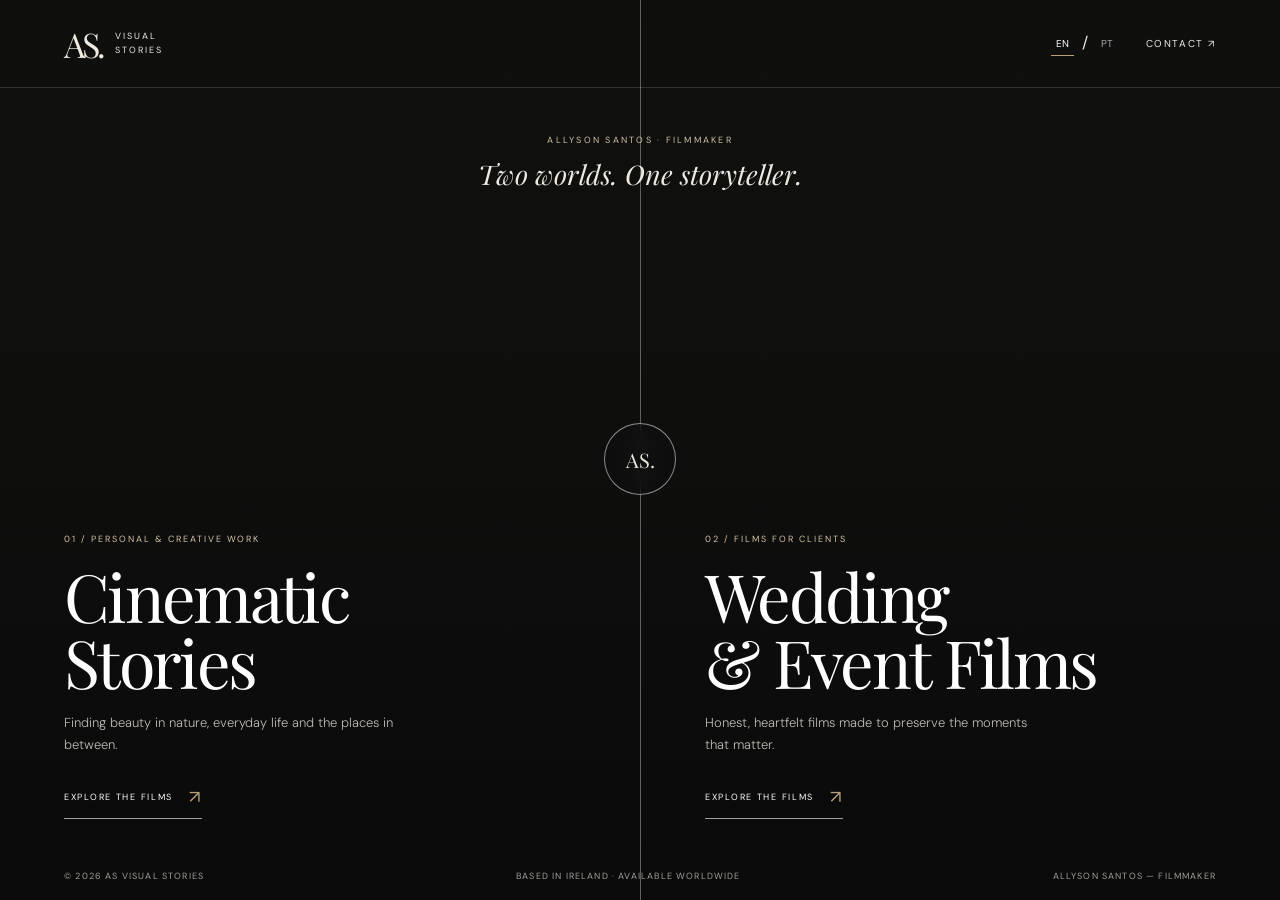
==== commit 36d1cce9: "Add files via upload" ====
--- a/index.html
+++ b/index.html
@@ -1,112 +1,47 @@
 <!doctype html>
-<html lang="en">
-<head>
-  <meta charset="utf-8">
-  <meta name="viewport" content="width=device-width, initial-scale=1">
-  <meta name="theme-color" content="#17211e">
-  <meta name="description" content="Wedding films by AS Visual Stories. Cinematic wedding videography in Ireland.">
-  <title>AS Visual Stories | Wedding Videography in Ireland</title>
-  <link rel="preconnect" href="https://fonts.googleapis.com">
-  <link rel="preconnect" href="https://fonts.gstatic.com" crossorigin>
-  <link href="https://fonts.googleapis.com/css2?family=DM+Sans:wght@400;500;600&family=Playfair+Display:wght@400;500;600&display=swap" rel="stylesheet">
-  <link rel="stylesheet" href="styles.css">
-</head>
-<body>
-  <header class="site-header">
-    <a class="wordmark" href="#top" aria-label="AS Visual Stories home">
-      <span>AS VISUAL</span><small>VISUAL STORIES</small>
-    </a>
-    <button class="menu-toggle" aria-label="Open navigation" aria-expanded="false">☰</button>
-    <nav class="nav">
-      <a href="#films">Films</a><a href="#about">About</a><a href="#approach">Approach</a><a class="nav-cta" href="#contact">Get in touch</a>
-    </nav>
-  </header>
-
-  <main id="top">
-    <section class="hero">
-      <div class="hero-shade"></div>
-      <div class="hero-content">
-        <p class="eyebrow">WEDDING VIDEOGRAPHY · IRELAND</p>
-        <h1>Capturing moments.<br><em>Preserving memories.</em></h1>
-        <p class="hero-copy">Honest, heartfelt films for the moments you'll want to relive forever.</p>
-        <a class="button button-light" href="#films">Explore the films <span>↘</span></a>
-      </div>
-      <p class="hero-note">BASED IN IRELAND · AVAILABLE TO TRAVEL</p>
-    </section>
-
-    <section class="intro section-wrap">
-      <p class="eyebrow">A LITTLE ABOUT THE WORK</p>
-      <h2>More than how it looked.<br><em>How it felt.</em></h2>
-      <p class="intro-text">The small glances, the happy tears, the words spoken from the heart. I create thoughtful wedding films that bring you back to the feeling of your day.</p>
-    </section>
-
-    <section id="films" class="films-section">
-      <div class="section-heading section-wrap">
-        <div><p class="eyebrow">SELECTED WORK</p><h2>Stories worth <em>remembering.</em></h2></div>
-        <p class="section-side-note">A selection of wedding moments<br>filmed in Ireland.</p>
-      </div>
-
-      <article class="wedding-feature">
-        <div class="feature-image">
-          <div class="image-label">FEATURED WEDDING · 01</div>
-          <div class="feature-caption"><span>CRAIG & SOPHIE</span><span>IRELAND</span></div>
-        </div>
-        <div class="feature-details">
-          <div><p class="eyebrow">A WEDDING STORY</p><h3>Craig <em>&</em> Sophie</h3></div>
-          <p>A collection of moments from their day — from the anticipation of the morning to the promises, celebration and everything in between.</p>
-        </div>
-        <div class="playlist-intro">
-          <div><p class="eyebrow">WATCH THE WEDDING FILMS</p><h3>Craig &amp; Sophie <em>— the full story.</em></h3></div>
-          <p>Watch the films directly here. Use the playlist controls in the player to choose another video.</p>
-        </div>
-        <div class="video-player-wrap">
-          <iframe
-            src="https://www.youtube-nocookie.com/embed/videoseries?list=PLRB-UZtx63s8"
-            title="Craig and Sophie wedding films — AS Visual Stories"
-            loading="lazy"
-            referrerpolicy="strict-origin-when-cross-origin"
-            allow="accelerometer; autoplay; clipboard-write; encrypted-media; gyroscope; picture-in-picture; web-share"
-            allowfullscreen></iframe>
-        </div>
-        <p class="edit-note">The videos are hosted on YouTube and play here on the AS Visual Stories website. Viewers can choose the next film using the playlist menu.</p>
-      </article>
-    </section>
-
-    <section id="about" class="about-section">
-      <div class="about-image" role="img" aria-label="Cinematic wedding detail placeholder"></div>
-      <div class="about-copy">
-        <p class="eyebrow">BEHIND THE CAMERA</p>
-        <h2>Hello, I’m<br><em>Allyson.</em></h2>
-        <p>I’m an independent filmmaker based in Ireland with a love for meaningful stories and genuine moments. My approach is relaxed and thoughtful: to notice the little things, capture the atmosphere, and create a film that feels like your day.</p>
-        <p class="signature">AS Visual Stories</p>
-      </div>
-    </section>
-
-    <section id="approach" class="approach-section section-wrap">
-      <p class="eyebrow">THE APPROACH</p>
-      <h2>Natural moments.<br><em>Carefully told.</em></h2>
-      <div class="approach-grid">
-        <div><span>01</span><h3>Get to know you</h3><p>We talk about your plans, what matters most, and the feeling you want your film to hold.</p></div>
-        <div><span>02</span><h3>Be present</h3><p>I aim to capture your day as it unfolds, with a calm presence and an eye for meaningful details.</p></div>
-        <div><span>03</span><h3>Relive the feeling</h3><p>Your footage is carefully selected and edited into a film you can revisit and share.</p></div>
-      </div>
-    </section>
-
-    <section id="contact" class="contact-section">
-      <p class="eyebrow">LET’S TELL YOUR STORY</p>
-      <h2>Your day. Your people.<br><em>Your story.</em></h2>
-      <p>If you’re planning a wedding in Ireland and would like to talk about a film, I’d love to hear from you.</p>
-      <a class="button button-light" href="mailto:YOUR_EMAIL@example.com?subject=Wedding%20videography%20enquiry">Enquire about your date <span>↗</span></a>
-      <small class="contact-hint">Replace YOUR_EMAIL@example.com with your contact email in index.html.</small>
-    </section>
-  </main>
-
-  <footer class="footer">
-    <a class="wordmark" href="#top"><span>AS VISUAL</span><small>VISUAL STORIES</small></a>
-    <p>Wedding videography · Ireland</p>
-    <div class="social-links"><a href="#" aria-label="Instagram link">Instagram</a><a href="#" aria-label="YouTube link">YouTube</a></div>
-    <small>© <span id="year"></span> AS Visual Stories. All rights reserved.</small>
-  </footer>
-  <script src="script.js"></script>
-</body>
-</html>
+<html lang="en"><head>
+<meta charset="utf-8"><meta name="viewport" content="width=device-width,initial-scale=1">
+<meta name="theme-color" content="#10100f">
+<title>AS Visual Stories — Allyson Santos, Filmmaker</title>
+<link rel="preconnect" href="https://fonts.googleapis.com">
+<link href="https://fonts.googleapis.com/css2?family=DM+Sans:wght@300;400;500&family=Playfair+Display:ital,wght@0,400;1,400&display=swap" rel="stylesheet">
+<style>
+:root{--bg:#10100f;--ivory:#eeeae2;--gold:#b9a17c}
+*{box-sizing:border-box}body{margin:0;background:var(--bg);color:var(--ivory);font-family:"DM Sans",sans-serif}
+header{position:absolute;z-index:4;top:0;left:0;width:100%;height:88px;padding:0 5vw;display:flex;align-items:center;justify-content:space-between;border-bottom:1px solid #ffffff25}
+.brand{display:flex;align-items:center;gap:12px;color:inherit;text-decoration:none}.mark{font:34px "Playfair Display";letter-spacing:-3px}.brand small{font-size:9px;line-height:1.5;letter-spacing:.22em}
+.right{display:flex;align-items:center;gap:28px}.langs{display:flex;gap:8px}.langs button{border:0;background:none;color:#aaa;font:10px "DM Sans";cursor:pointer;padding:5px}.langs button.active{color:white;border-bottom:1px solid var(--gold)}
+.contact{font-size:10px;letter-spacing:.16em;text-transform:uppercase;color:inherit;text-decoration:none}
+main{height:100svh;min-height:650px;display:grid;grid-template-columns:1fr 1fr;position:relative;overflow:hidden}
+.intro{position:absolute;z-index:3;top:125px;left:50%;transform:translateX(-50%);text-align:center;width:90%;pointer-events:none}
+.intro p{font-size:9px;letter-spacing:.25em;color:#d2c2a5}.intro h2{font:italic 27px "Playfair Display";margin:10px 0}
+.panel{position:relative;display:flex;align-items:flex-end;overflow:hidden;color:white;text-decoration:none;isolation:isolate}
+.panel:before{content:"";position:absolute;z-index:-2;inset:0;background-size:cover;background-position:center;transition:transform 1s cubic-bezier(.2,.7,.2,1),filter .8s}
+.nature:before{background-image:url("https://images.unsplash.com/photo-1472396961693-142e6e269027?auto=format&fit=crop&w=1800&q=85")}
+.wedding:before{background-image:url("https://images.unsplash.com/photo-1519741497674-611481863552?auto=format&fit=crop&w=1800&q=85")}
+.panel:after{content:"";position:absolute;inset:0;z-index:-1;background:linear-gradient(180deg,#09090930 0%,#09090908 30%,#090909db 100%)}
+.wedding{border-left:1px solid #ffffff55}.content{padding:0 5vw 9vh;transition:transform .5s}
+.eyebrow{font-size:9px;letter-spacing:.22em;color:#d2c2a5;margin-bottom:18px}
+h1{font:400 clamp(42px,5.2vw,76px)/.98 "Playfair Display";letter-spacing:-.04em;margin:0 0 18px}
+.desc{font-size:13px;line-height:1.7;font-weight:300;color:#eee9e0c9;max-width:340px;margin:0 0 28px}
+.explore{display:inline-flex;gap:16px;align-items:center;padding-bottom:9px;border-bottom:1px solid #ffffff9a;font-size:9px;letter-spacing:.19em;text-transform:uppercase}.arrow{color:var(--gold);font-size:18px;transition:transform .3s}
+.panel:hover:before{transform:scale(1.055)}.panel:hover .content{transform:translateY(-8px)}.panel:hover .arrow{transform:translate(5px,-2px)}
+.stamp{position:absolute;z-index:3;left:50%;top:51%;transform:translate(-50%,-50%);width:72px;height:72px;border:1px solid #ffffff88;border-radius:50%;display:grid;place-items:center;background:#10100f55;backdrop-filter:blur(8px);font:20px "Playfair Display";pointer-events:none}
+footer{position:absolute;z-index:3;bottom:0;left:0;width:100%;padding:18px 5vw;display:flex;justify-content:space-between;font-size:9px;letter-spacing:.13em;text-transform:uppercase;color:#eeeae2aa;pointer-events:none}
+@media(max-width:700px){header{height:72px;padding:0 20px}.mark{font-size:29px}.right{gap:14px}.contact{font-size:9px}main{height:auto;min-height:100svh;display:flex;flex-direction:column;padding-top:72px}.intro{position:relative;top:auto;left:auto;transform:none;width:100%;padding:22px 15px;background:var(--bg)}.intro h2{font-size:22px}.panel{min-height:390px;flex:1}.wedding{border-left:0;border-top:1px solid #ffffff55}.content{padding:0 24px 36px}h1{font-size:clamp(42px,11vw,58px)}.desc{font-size:12px;margin-bottom:20px}.stamp{display:none}footer{position:relative;background:var(--bg);padding:17px 20px;gap:12px;font-size:8px}}
+@media(prefers-reduced-motion:reduce){*,*:before,*:after{transition:none!important}}
+</style></head><body>
+<header><a class="brand" href="#"><span class="mark">AS.</span><small>VISUAL<br>STORIES</small></a>
+<div class="right"><div class="langs"><button class="active" data-lang="en">EN</button><span>/</span><button data-lang="pt">PT</button></div><a class="contact" href="mailto:hello@asvisualstories.com" data-copy="contact">Contact ↗</a></div></header>
+<main>
+<div class="intro"><p>ALLYSON SANTOS · FILMMAKER</p><h2 data-copy="intro">Two worlds. One storyteller.</h2></div>
+<a class="panel nature" href="cinematic-stories.html"><div class="content"><div class="eyebrow" data-copy="nk">01 / PERSONAL & CREATIVE WORK</div><h1 data-copy="nt">Cinematic<br>Stories</h1><p class="desc" data-copy="nd">Finding beauty in nature, everyday life and the places in between.</p><span class="explore"><span data-copy="explore">Explore the films</span><span class="arrow">↗</span></span></div></a>
+<div class="stamp">AS.</div>
+<a class="panel wedding" href="wedding-event-films.html"><div class="content"><div class="eyebrow" data-copy="wk">02 / FILMS FOR CLIENTS</div><h1 data-copy="wt">Wedding<br>& Event Films</h1><p class="desc" data-copy="wd">Honest, heartfelt films made to preserve the moments that matter.</p><span class="explore"><span data-copy="explore">Explore the films</span><span class="arrow">↗</span></span></div></a>
+<footer><span>© <span id="year"></span> AS Visual Stories</span><span data-copy="location">Based in Ireland · Available worldwide</span><span>Allyson Santos — Filmmaker</span></footer>
+</main>
+<script>
+const t={en:{contact:"Contact ↗",intro:"Two worlds. One storyteller.",nk:"01 / PERSONAL & CREATIVE WORK",nt:"Cinematic<br>Stories",nd:"Finding beauty in nature, everyday life and the places in between.",wk:"02 / FILMS FOR CLIENTS",wt:"Wedding<br>& Event Films",wd:"Honest, heartfelt films made to preserve the moments that matter.",explore:"Explore the films",location:"Based in Ireland · Available worldwide"},pt:{contact:"Contato ↗",intro:"Dois universos. Um contador de histórias.",nk:"01 / TRABALHOS AUTORAIS E CRIATIVOS",nt:"Histórias<br>Cinematográficas",nd:"Encontrando beleza na natureza, no cotidiano e nos lugares pelo caminho.",wk:"02 / FILMES PARA CLIENTES",wt:"Casamentos<br>& Eventos",wd:"Filmes autênticos e emocionantes para preservar momentos que importam.",explore:"Explore os filmes",location:"Baseado na Irlanda · Disponível mundialmente"}};
+document.querySelectorAll("[data-lang]").forEach(b=>b.addEventListener("click",()=>{let l=b.dataset.lang;document.documentElement.lang=l;document.querySelectorAll("[data-lang]").forEach(x=>x.classList.toggle("active",x===b));document.querySelectorAll("[data-copy]").forEach(e=>e.innerHTML=t[l][e.dataset.copy])}));
+document.getElementById("year").textContent=new Date().getFullYear();
+</script></body></html>
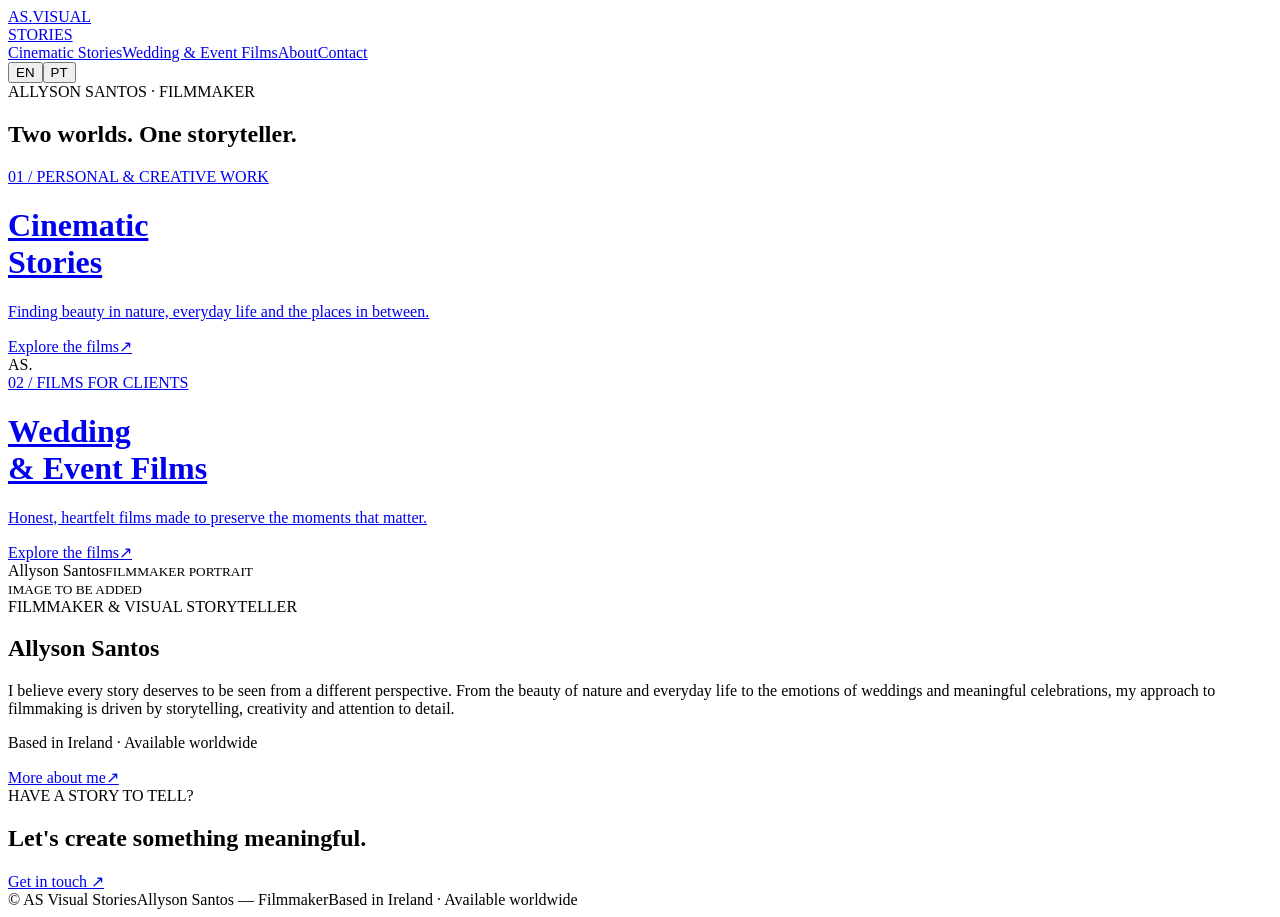
==== commit 4c3cc46c: "atualização 0.2" ====
--- a/index.html
+++ b/index.html
@@ -1,47 +1,9 @@
-<!doctype html>
-<html lang="en"><head>
-<meta charset="utf-8"><meta name="viewport" content="width=device-width,initial-scale=1">
-<meta name="theme-color" content="#10100f">
-<title>AS Visual Stories — Allyson Santos, Filmmaker</title>
-<link rel="preconnect" href="https://fonts.googleapis.com">
-<link href="https://fonts.googleapis.com/css2?family=DM+Sans:wght@300;400;500&family=Playfair+Display:ital,wght@0,400;1,400&display=swap" rel="stylesheet">
-<style>
-:root{--bg:#10100f;--ivory:#eeeae2;--gold:#b9a17c}
-*{box-sizing:border-box}body{margin:0;background:var(--bg);color:var(--ivory);font-family:"DM Sans",sans-serif}
-header{position:absolute;z-index:4;top:0;left:0;width:100%;height:88px;padding:0 5vw;display:flex;align-items:center;justify-content:space-between;border-bottom:1px solid #ffffff25}
-.brand{display:flex;align-items:center;gap:12px;color:inherit;text-decoration:none}.mark{font:34px "Playfair Display";letter-spacing:-3px}.brand small{font-size:9px;line-height:1.5;letter-spacing:.22em}
-.right{display:flex;align-items:center;gap:28px}.langs{display:flex;gap:8px}.langs button{border:0;background:none;color:#aaa;font:10px "DM Sans";cursor:pointer;padding:5px}.langs button.active{color:white;border-bottom:1px solid var(--gold)}
-.contact{font-size:10px;letter-spacing:.16em;text-transform:uppercase;color:inherit;text-decoration:none}
-main{height:100svh;min-height:650px;display:grid;grid-template-columns:1fr 1fr;position:relative;overflow:hidden}
-.intro{position:absolute;z-index:3;top:125px;left:50%;transform:translateX(-50%);text-align:center;width:90%;pointer-events:none}
-.intro p{font-size:9px;letter-spacing:.25em;color:#d2c2a5}.intro h2{font:italic 27px "Playfair Display";margin:10px 0}
-.panel{position:relative;display:flex;align-items:flex-end;overflow:hidden;color:white;text-decoration:none;isolation:isolate}
-.panel:before{content:"";position:absolute;z-index:-2;inset:0;background-size:cover;background-position:center;transition:transform 1s cubic-bezier(.2,.7,.2,1),filter .8s}
-.nature:before{background-image:url("https://images.unsplash.com/photo-1472396961693-142e6e269027?auto=format&fit=crop&w=1800&q=85")}
-.wedding:before{background-image:url("https://images.unsplash.com/photo-1519741497674-611481863552?auto=format&fit=crop&w=1800&q=85")}
-.panel:after{content:"";position:absolute;inset:0;z-index:-1;background:linear-gradient(180deg,#09090930 0%,#09090908 30%,#090909db 100%)}
-.wedding{border-left:1px solid #ffffff55}.content{padding:0 5vw 9vh;transition:transform .5s}
-.eyebrow{font-size:9px;letter-spacing:.22em;color:#d2c2a5;margin-bottom:18px}
-h1{font:400 clamp(42px,5.2vw,76px)/.98 "Playfair Display";letter-spacing:-.04em;margin:0 0 18px}
-.desc{font-size:13px;line-height:1.7;font-weight:300;color:#eee9e0c9;max-width:340px;margin:0 0 28px}
-.explore{display:inline-flex;gap:16px;align-items:center;padding-bottom:9px;border-bottom:1px solid #ffffff9a;font-size:9px;letter-spacing:.19em;text-transform:uppercase}.arrow{color:var(--gold);font-size:18px;transition:transform .3s}
-.panel:hover:before{transform:scale(1.055)}.panel:hover .content{transform:translateY(-8px)}.panel:hover .arrow{transform:translate(5px,-2px)}
-.stamp{position:absolute;z-index:3;left:50%;top:51%;transform:translate(-50%,-50%);width:72px;height:72px;border:1px solid #ffffff88;border-radius:50%;display:grid;place-items:center;background:#10100f55;backdrop-filter:blur(8px);font:20px "Playfair Display";pointer-events:none}
-footer{position:absolute;z-index:3;bottom:0;left:0;width:100%;padding:18px 5vw;display:flex;justify-content:space-between;font-size:9px;letter-spacing:.13em;text-transform:uppercase;color:#eeeae2aa;pointer-events:none}
-@media(max-width:700px){header{height:72px;padding:0 20px}.mark{font-size:29px}.right{gap:14px}.contact{font-size:9px}main{height:auto;min-height:100svh;display:flex;flex-direction:column;padding-top:72px}.intro{position:relative;top:auto;left:auto;transform:none;width:100%;padding:22px 15px;background:var(--bg)}.intro h2{font-size:22px}.panel{min-height:390px;flex:1}.wedding{border-left:0;border-top:1px solid #ffffff55}.content{padding:0 24px 36px}h1{font-size:clamp(42px,11vw,58px)}.desc{font-size:12px;margin-bottom:20px}.stamp{display:none}footer{position:relative;background:var(--bg);padding:17px 20px;gap:12px;font-size:8px}}
-@media(prefers-reduced-motion:reduce){*,*:before,*:after{transition:none!important}}
-</style></head><body>
-<header><a class="brand" href="#"><span class="mark">AS.</span><small>VISUAL<br>STORIES</small></a>
-<div class="right"><div class="langs"><button class="active" data-lang="en">EN</button><span>/</span><button data-lang="pt">PT</button></div><a class="contact" href="mailto:hello@asvisualstories.com" data-copy="contact">Contact ↗</a></div></header>
-<main>
-<div class="intro"><p>ALLYSON SANTOS · FILMMAKER</p><h2 data-copy="intro">Two worlds. One storyteller.</h2></div>
-<a class="panel nature" href="cinematic-stories.html"><div class="content"><div class="eyebrow" data-copy="nk">01 / PERSONAL & CREATIVE WORK</div><h1 data-copy="nt">Cinematic<br>Stories</h1><p class="desc" data-copy="nd">Finding beauty in nature, everyday life and the places in between.</p><span class="explore"><span data-copy="explore">Explore the films</span><span class="arrow">↗</span></span></div></a>
-<div class="stamp">AS.</div>
-<a class="panel wedding" href="wedding-event-films.html"><div class="content"><div class="eyebrow" data-copy="wk">02 / FILMS FOR CLIENTS</div><h1 data-copy="wt">Wedding<br>& Event Films</h1><p class="desc" data-copy="wd">Honest, heartfelt films made to preserve the moments that matter.</p><span class="explore"><span data-copy="explore">Explore the films</span><span class="arrow">↗</span></span></div></a>
-<footer><span>© <span id="year"></span> AS Visual Stories</span><span data-copy="location">Based in Ireland · Available worldwide</span><span>Allyson Santos — Filmmaker</span></footer>
-</main>
-<script>
-const t={en:{contact:"Contact ↗",intro:"Two worlds. One storyteller.",nk:"01 / PERSONAL & CREATIVE WORK",nt:"Cinematic<br>Stories",nd:"Finding beauty in nature, everyday life and the places in between.",wk:"02 / FILMS FOR CLIENTS",wt:"Wedding<br>& Event Films",wd:"Honest, heartfelt films made to preserve the moments that matter.",explore:"Explore the films",location:"Based in Ireland · Available worldwide"},pt:{contact:"Contato ↗",intro:"Dois universos. Um contador de histórias.",nk:"01 / TRABALHOS AUTORAIS E CRIATIVOS",nt:"Histórias<br>Cinematográficas",nd:"Encontrando beleza na natureza, no cotidiano e nos lugares pelo caminho.",wk:"02 / FILMES PARA CLIENTES",wt:"Casamentos<br>& Eventos",wd:"Filmes autênticos e emocionantes para preservar momentos que importam.",explore:"Explore os filmes",location:"Baseado na Irlanda · Disponível mundialmente"}};
-document.querySelectorAll("[data-lang]").forEach(b=>b.addEventListener("click",()=>{let l=b.dataset.lang;document.documentElement.lang=l;document.querySelectorAll("[data-lang]").forEach(x=>x.classList.toggle("active",x===b));document.querySelectorAll("[data-copy]").forEach(e=>e.innerHTML=t[l][e.dataset.copy])}));
-document.getElementById("year").textContent=new Date().getFullYear();
-</script></body></html>+<!doctype html><html lang="en"><head><meta charset="utf-8"><meta name="viewport" content="width=device-width,initial-scale=1"><meta name="theme-color" content="#10100f"><title>AS Visual Stories — Allyson Santos, Filmmaker</title><link rel="stylesheet" href="assets/site.css"></head><body>
+<header class="site-header overlay"><a class="brand" href="index.html"><span class="brand-mark">AS.</span><span class="brand-name">VISUAL<br>STORIES</span></a><nav class="nav"><a href="cinematic-stories.html" data-t="cinematic">Cinematic Stories</a><a href="wedding-event-films.html" data-t="weddings">Wedding & Event Films</a><a class="optional" href="#about" data-t="about">About</a><a class="optional" href="#contact" data-t="contact">Contact</a><div class="lang-switch"><button data-lang="en" class="active">EN</button><button data-lang="pt">PT</button></div></nav></header>
+<main class="hero-split"><div class="hero-intro"><div class="kicker">ALLYSON SANTOS · FILMMAKER</div><h2 data-t="intro">Two worlds. One storyteller.</h2></div>
+<a class="split-panel split-nature" href="cinematic-stories.html"><div class="split-content"><div class="kicker">01 / PERSONAL & CREATIVE WORK</div><h1>Cinematic<br>Stories</h1><p>Finding beauty in nature, everyday life and the places in between.</p><span class="text-link"><span>Explore the films</span><span>↗</span></span></div></a>
+<div class="center-mark">AS.</div>
+<a class="split-panel split-wedding" href="wedding-event-films.html"><div class="split-content"><div class="kicker">02 / FILMS FOR CLIENTS</div><h1>Wedding<br>& Event Films</h1><p>Honest, heartfelt films made to preserve the moments that matter.</p><span class="text-link"><span>Explore the films</span><span>↗</span></span></div></a></main>
+<section class="home-about" id="about"><div class="portrait-placeholder"><div><span>Allyson Santos</span><small>FILMMAKER PORTRAIT<br>IMAGE TO BE ADDED</small></div></div><div class="about-copy"><div class="kicker" data-t="aboutRole">FILMMAKER & VISUAL STORYTELLER</div><h2 data-t="aboutTitle">Allyson Santos</h2><p data-t="aboutText">I believe every story deserves to be seen from a different perspective. From the beauty of nature and everyday life to the emotions of weddings and meaningful celebrations, my approach to filmmaking is driven by storytelling, creativity and attention to detail.</p><p data-t="location">Based in Ireland · Available worldwide</p><a class="text-link" href="about.html"><span>More about me</span><span>↗</span></a></div></section>
+<section class="cta-band" id="contact"><div class="kicker">HAVE A STORY TO TELL?</div><h2 data-t="contactCta">Let's create something meaningful.</h2><a class="button" href="https://www.instagram.com/allysonsantos90/">Get in touch ↗</a></section>
+<footer class="footer"><span>© <span data-year></span> AS Visual Stories</span><span>Allyson Santos — Filmmaker</span><span data-t="location">Based in Ireland · Available worldwide</span></footer><script src="assets/site.js"></script></body></html>
